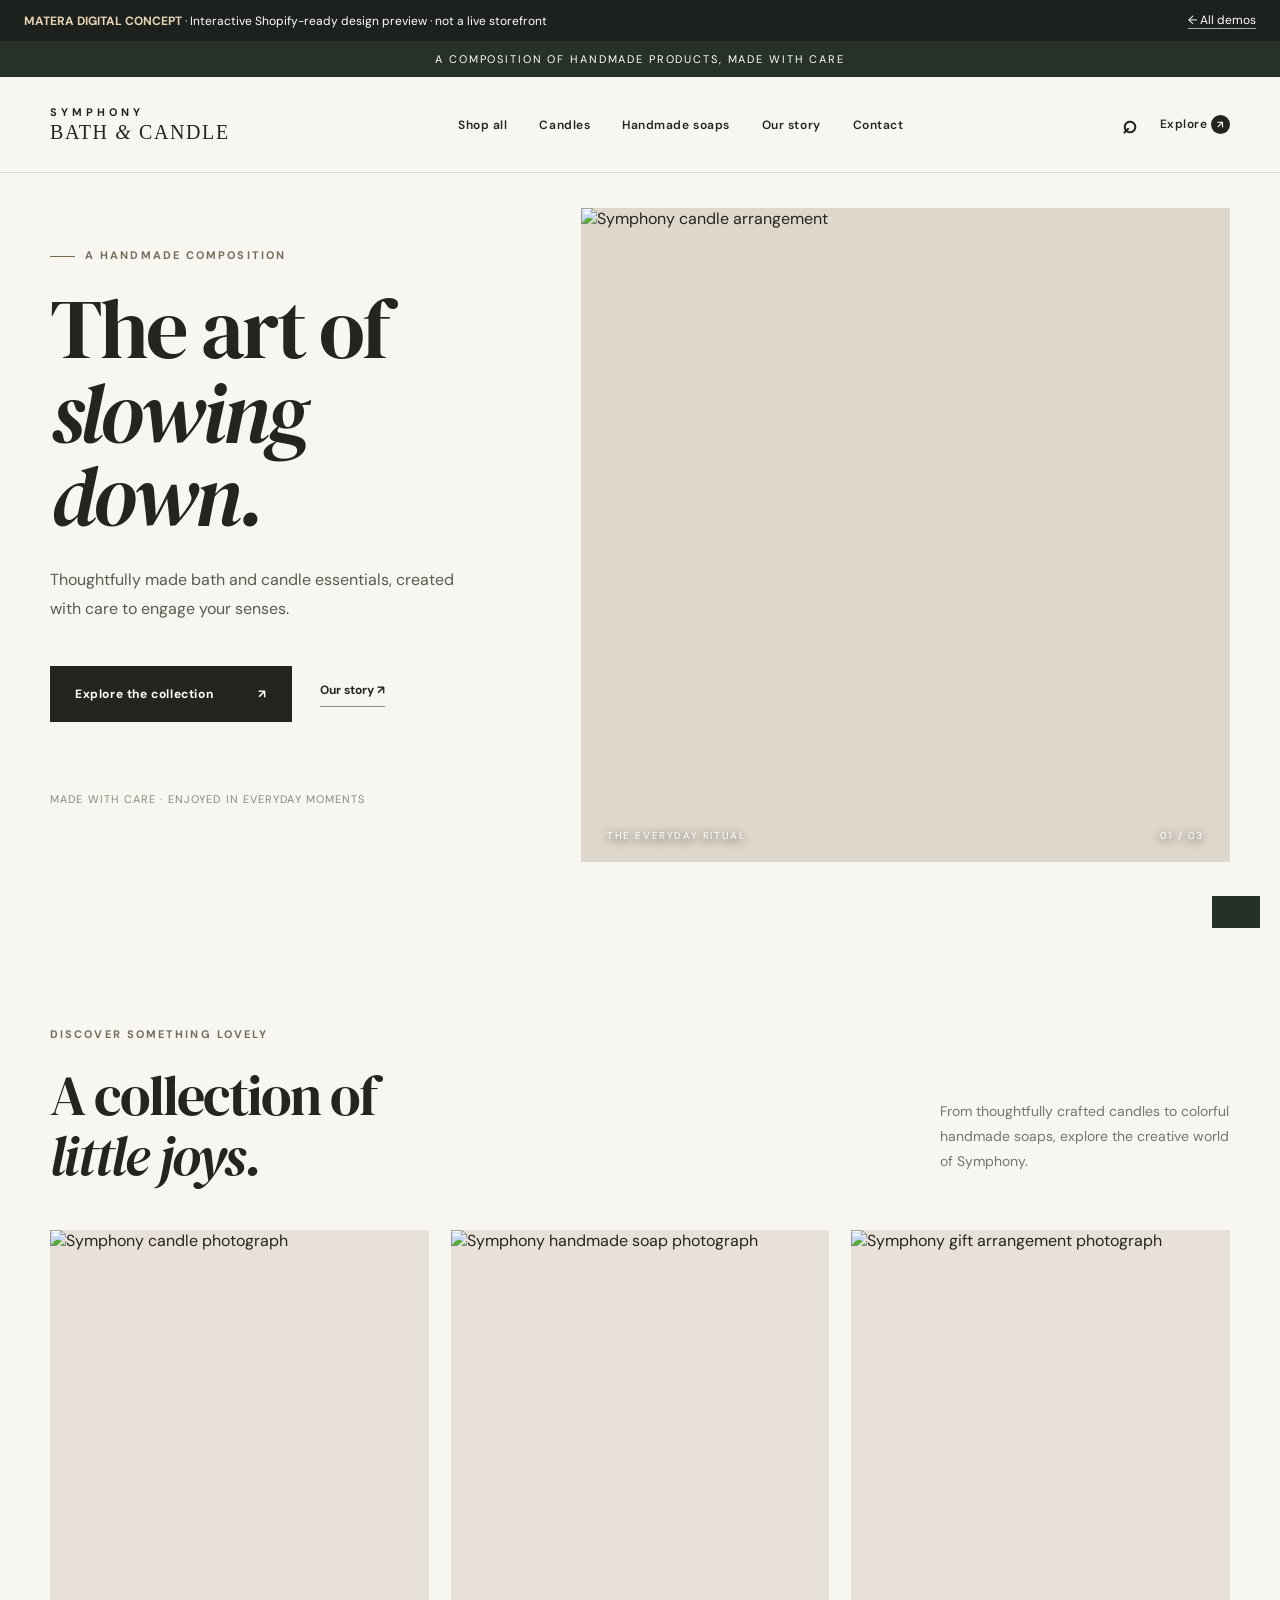
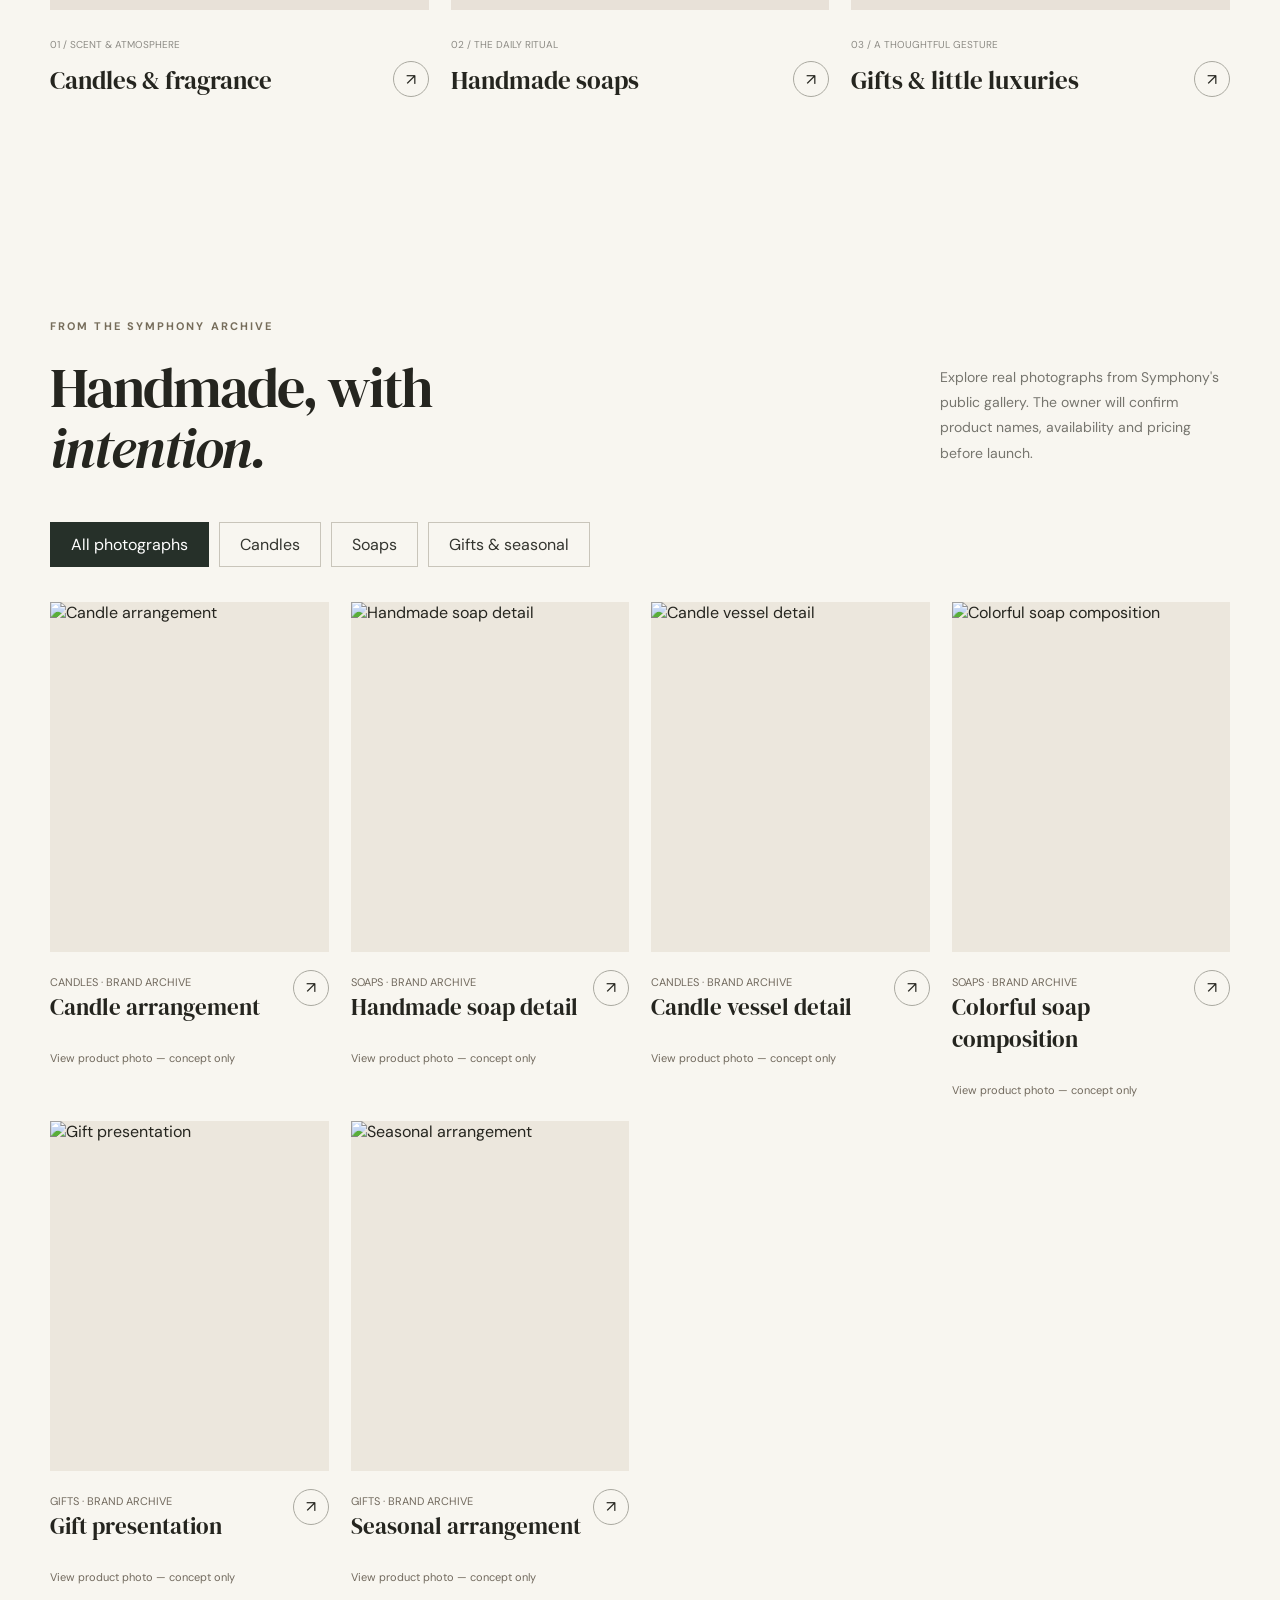
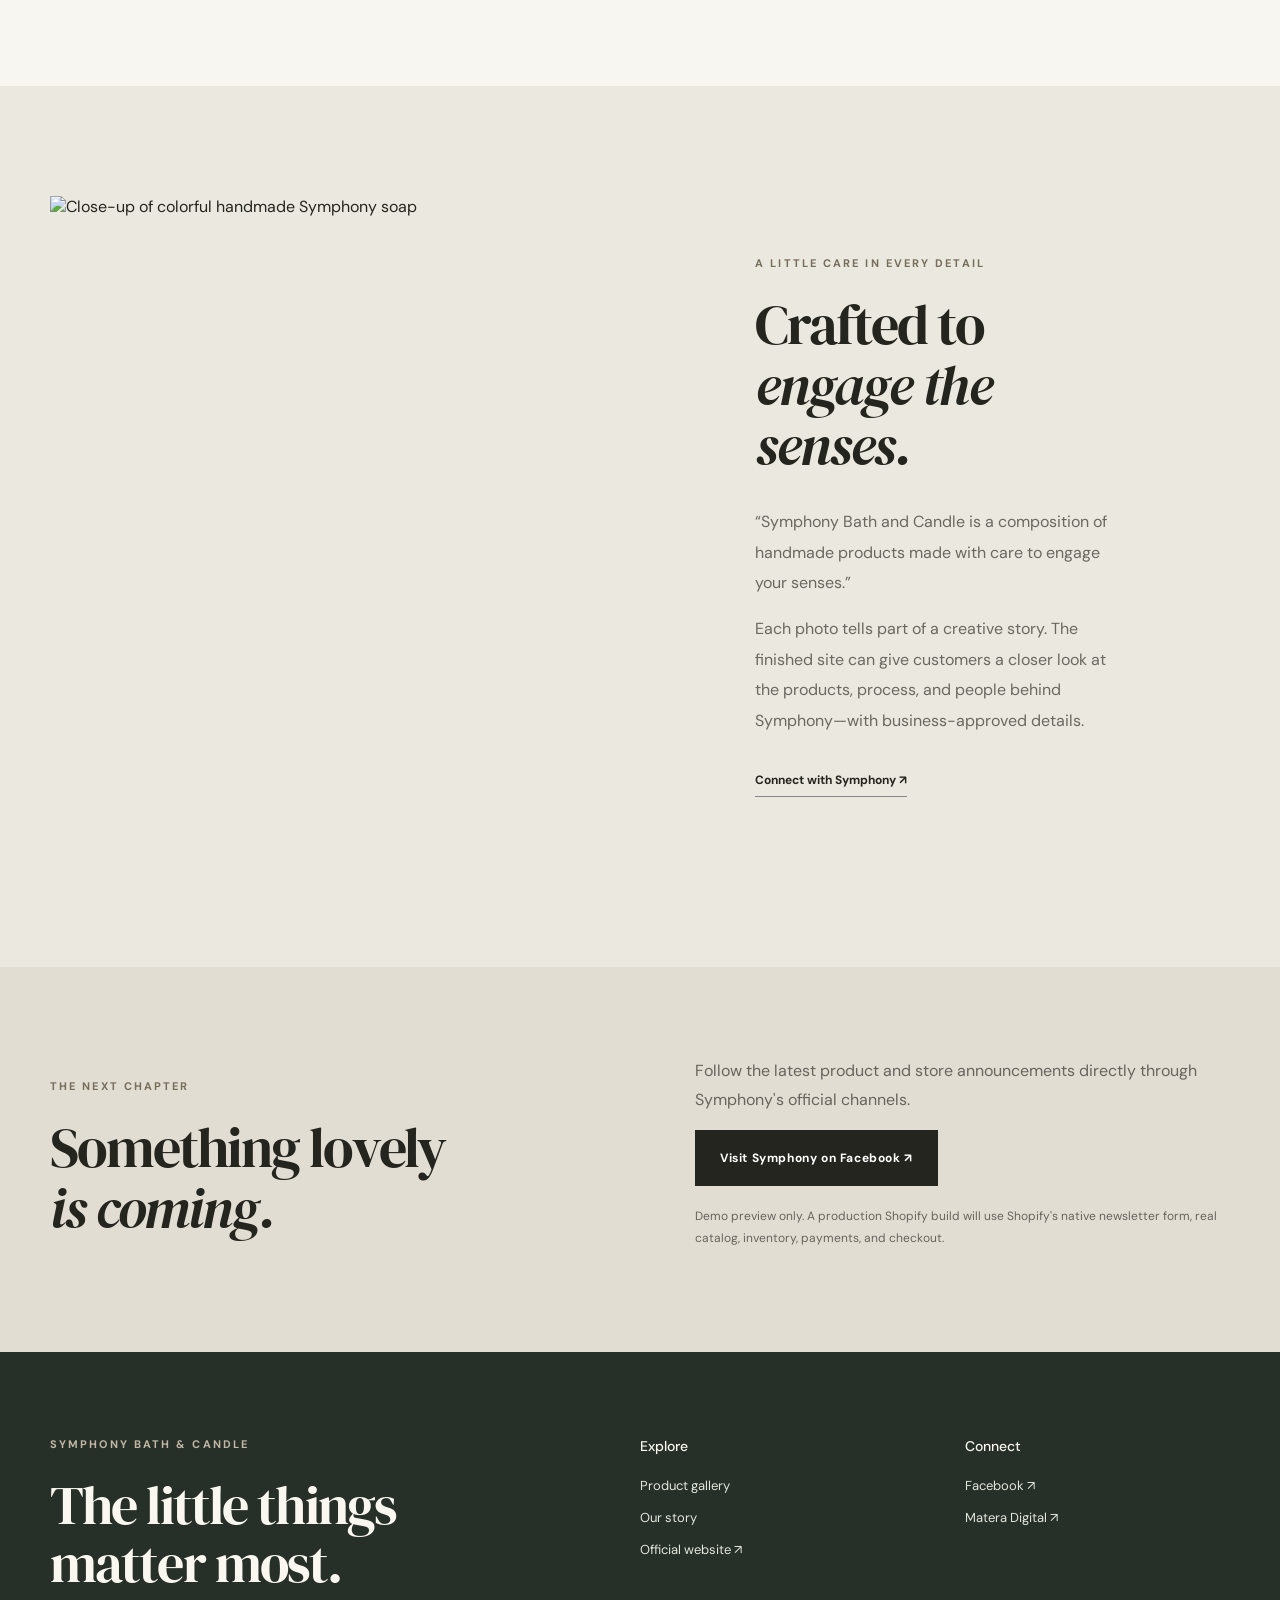
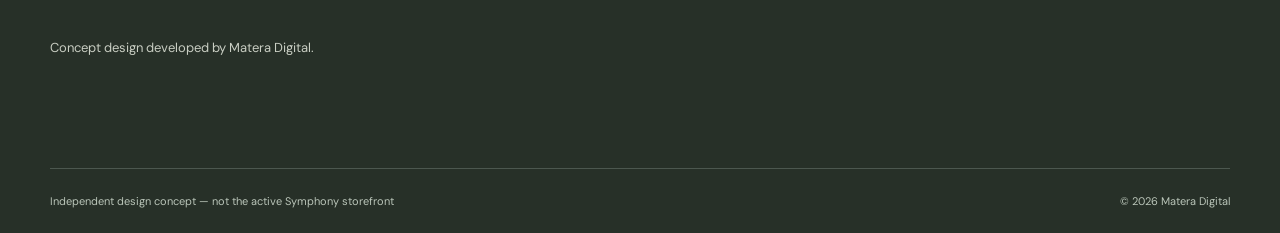
==== index.html @ c89e90ee "Publish interactive Symphony storefront mockup for GitHub Pages" ====
<!doctype html><html lang="en"><head><meta charset="utf-8"><meta name="viewport" content="width=device-width,initial-scale=1"><title>Symphony Bath & Candle — Matera Digital concept</title><link rel="preconnect" href="https://fonts.googleapis.com"><style>@import url('https://fonts.googleapis.com/css2?family=DM+Sans:wght@400;500;600;700&family=DM+Serif+Display:ital@0;1&display=swap');:root{--paper:#f8f6f0;--ink:#25251f;--muted:#65655e;--border:#dedbd4;--accent:#78684f}*{box-sizing:border-box}html{scroll-behavior:smooth}body{margin:0;background:var(--paper);color:var(--ink);font-family:'DM Sans',Arial,sans-serif;-webkit-font-smoothing:antialiased}a{color:inherit;text-decoration:none}button,input,select{font:inherit}button{cursor:pointer}img{max-width:100%;display:block}h1,h2,h3,p{margin-top:0}h1,h2{font-family:'DM Serif Display',Georgia,serif;font-weight:400;letter-spacing:-.035em}h1{font-size:clamp(3.5rem,6.6vw,7.4rem);line-height:.99}h2{font-size:clamp(2.5rem,4.4vw,5rem);line-height:1.08}h3{font-size:1.3rem;font-weight:500}.container{width:min(1340px,calc(100% - 100px));margin-inline:auto}.skip-link{position:absolute;left:-9999px}.skip-link:focus{left:20px;top:20px;z-index:99;background:white;padding:16px}.announcement{text-align:center;padding:11px;background:#283128;color:#fff;font-size:11px;letter-spacing:.17em;text-transform:uppercase}.site-header{position:sticky;top:0;background:rgba(248,246,240,.97);backdrop-filter:blur(12px);border-bottom:1px solid var(--border);z-index:20}.header-inner{display:flex;align-items:center;justify-content:space-between;min-height:95px;gap:24px}.brand{display:flex;flex-direction:column;gap:2px;min-width:190px}.brand-img{height:62px;width:auto;object-fit:contain;object-position:left}.brand-kicker{letter-spacing:.37em;font-size:11px;font-weight:700}.brand-name{font-family:Georgia,serif;letter-spacing:.08em;font-size:20px}.brand-name i{font-weight:400}.primary-nav{display:flex;align-items:center;gap:32px}.primary-nav a,.header-tools a{font-size:12px;font-weight:600;letter-spacing:.045em}.primary-nav a:hover,.text-link:hover{text-decoration:underline;text-underline-offset:6px}.header-tools{display:flex;gap:22px;align-items:center}.header-tools a:first-child{font-size:25px}.count{display:inline-flex;background:var(--ink);border-radius:50%;color:white;font-size:10px;width:19px;height:19px;align-items:center;justify-content:center}.mobile-menu{display:none}.eyebrow{display:block;font-size:11px;font-weight:700;letter-spacing:.19em;text-transform:uppercase;color:#766d5b;margin-bottom:25px}.line{display:inline-block;width:25px;height:1px;background:var(--accent);vertical-align:middle;margin-right:10px}.hero{overflow:hidden}.hero-layout{display:grid;grid-template-columns:45% 55%;min-height:690px;padding-block:35px 65px}.hero-copy{display:flex;flex-direction:column;justify-content:center;padding:40px 55px 45px 0}.hero h1{max-width:590px;margin:0 0 28px}.hero-lead{max-width:425px;color:#595b53;line-height:1.8;font-size:16px}.hero-actions{display:flex;gap:28px;align-items:center;margin-top:27px;flex-wrap:wrap}.button{border:1px solid transparent;display:inline-flex;align-items:center;justify-content:space-between;gap:45px;padding:18px 24px;min-height:56px;font-size:12px;font-weight:700;letter-spacing:.05em;transition:transform .2s,background .2s}.button:hover{transform:translateY(-2px)}.button-dark{background:var(--ink);color:white}.button-outline{border-color:var(--ink);background:transparent}.text-link{font-size:12px;font-weight:700;border-bottom:1px solid #888;padding-bottom:8px}.hero-footnote{font-size:11px;color:#8b897e;letter-spacing:.1em;margin-top:70px}.hero-image-wrap{position:relative;min-height:610px;background:#ded7cb}.hero-photo{width:100%;height:100%;object-fit:cover;position:absolute;inset:0}.image-placeholder{background:#e6e1d8;display:grid;place-content:center;text-align:center;height:100%;min-height:220px;color:#80786e;font-size:13px;padding:25px}.image-caption{position:absolute;bottom:20px;left:26px;right:26px;color:white;display:flex;justify-content:space-between;text-shadow:0 2px 10px #000;font-size:10px;letter-spacing:.16em}.section{padding-block:100px}.section-heading{display:flex;justify-content:space-between;align-items:end;gap:40px;margin-bottom:42px}.section-heading h2{margin-bottom:0;max-width:700px}.section-heading>p{max-width:290px;color:#76756e;font-size:14px;line-height:1.8}.category-grid{display:grid;grid-template-columns:repeat(3,minmax(0,1fr));gap:22px}.category-photo{height:380px;overflow:hidden;background:#e8e1d8}.category-photo img,.product-photo img,.story-photo img,.product-primary-photo img{width:100%;height:100%;object-fit:cover;transition:transform .5s}.category:hover img,.product-card:hover img{transform:scale(1.045)}.category-bottom{display:flex;align-items:end;justify-content:space-between;padding:22px 0}.category-num{font-size:10px;color:#8d8b85}.category h3{font-family:'DM Serif Display';font-size:25px;font-weight:400;margin:10px 0 0}.circle-arrow{width:36px;height:36px;border:1px solid #aaa9a0;display:grid;place-items:center;border-radius:50%;font-size:16px;flex:none}.product-grid{display:grid;grid-template-columns:repeat(4,minmax(0,1fr));gap:22px}.product-photo{height:335px;display:block;overflow:hidden;background:#ece7dd}.product-card-meta{display:flex;justify-content:space-between;padding-top:21px;gap:12px}.product-card .eyebrow{font-size:9px;margin-bottom:11px}.product-card h3{font-size:16px;margin-bottom:8px}.price{font-size:14px;color:#66645e}.price s{margin-left:8px;color:#999}.story{background:#eae8df;padding-block:110px}.story-layout{display:grid;grid-template-columns:50% 50%;gap:0;min-height:580px}.story-photo{min-height:550px;overflow:hidden}.story-copy{display:flex;flex-direction:column;align-items:start;justify-content:center;padding:60px 9vw}.story-copy h2{margin-bottom:30px}.story-copy p{line-height:1.9;color:#696960;max-width:390px}.story-copy .text-link{margin-top:20px}.newsletter{padding:90px 0;background:#e2ddd2}.newsletter-inner{display:grid;grid-template-columns:1fr 1fr;gap:110px;align-items:center}.newsletter h2{margin:0}.newsletter p{line-height:1.8;color:#67645e}.newsletter-form{display:flex;position:relative;border-bottom:1px solid #34342d;margin-top:25px}.newsletter-form input{background:transparent;border:0;padding:16px 0;flex:1;outline:0;min-width:0}.newsletter-form button{border:0;background:transparent;padding:12px 16px;font-size:22px}.footer{background:#273028;color:#f9f7ef;padding:85px 0 25px}.footer-grid{display:grid;grid-template-columns:2fr 1fr 1fr;gap:60px}.footer h2{font-size:clamp(2.5rem,4.2vw,4.6rem)}.footer .eyebrow{color:#c1b7a4}.footer h3{font-size:14px;margin-bottom:22px}.footer a{display:block;color:#e3e6dc;font-size:13px;margin-bottom:15px}.footer p{color:#c9cec3;font-size:13px;line-height:1.8}.footer-bottom{display:flex;justify-content:space-between;margin-top:95px;padding-top:25px;border-top:1px solid #4c574f;color:#bac5b9;font-size:11px}.collection-top{text-align:center;margin-bottom:65px}.collection-top h1{font-size:clamp(3rem,5vw,6rem)}.collection-top .richtext{max-width:680px;margin:auto}.product-layout{display:grid;grid-template-columns:55% 45%;gap:5vw}.product-primary-photo{background:#e7e0d5;height:630px}.product-thumbnails{display:flex;gap:12px;margin-top:15px}.product-thumbnails button{width:90px;height:90px;padding:0;border:0}.product-thumbnails img{width:100%;height:100%;object-fit:cover}.product-info{padding:45px 0}.product-info h1{font-size:clamp(2.7rem,4vw,5rem)}.product-price{font-size:22px;margin:30px 0}.richtext{line-height:1.8;color:#5f6058}.product-form{display:grid;gap:13px;margin-top:40px}.product-form input,.product-form select,.search-form input{background:transparent;border:1px solid #bcb9ad;padding:14px}.product-form input{max-width:130px}.product-form .full{width:100%;margin-top:15px}.product-disclaimer{font-size:12px;color:#898779;margin-top:30px}.cart-form{display:grid;grid-template-columns:2fr 1fr;gap:60px}.cart-line{display:grid;grid-template-columns:140px 1fr;gap:26px;border-bottom:1px solid #d4d0c6;padding:20px 0}.cart-line img{width:140px;height:150px;object-fit:cover}.cart-line h2{font-family:'DM Sans';font-size:17px}.cart-line p{font-size:13px;color:#76766d}.cart-line input{width:65px;margin-left:12px}.cart-summary{border:1px solid #d3d0c8;padding:30px;height:max-content}.cart-summary p:first-child{display:flex;justify-content:space-between}.cart-summary .button{width:100%;margin-top:12px}.search-form{display:flex;gap:10px;max-width:650px;margin:auto}.search-form input{flex:1}.prose{max-width:800px}.prose h1{font-size:clamp(3rem,5vw,6rem)}.pagination{text-align:center;margin-top:50px}.empty-note{grid-column:1/-1;border:1px solid var(--border);padding:45px;text-align:center;color:#777}.sr-only{position:absolute;width:1px;height:1px;overflow:hidden;clip:rect(0,0,0,0)}.cart-message{position:fixed;bottom:22px;right:22px;z-index:99;transform:translateY(150%);transition:transform .25s;background:#263029;color:white;padding:18px 25px;box-shadow:0 12px 45px #0003}.cart-message.visible{transform:translateY(0)}@media(max-width:1024px){.container{width:calc(100% - 52px)}.primary-nav{gap:16px}.hero-layout{min-height:580px}.hero-image-wrap{min-height:510px}.category-photo{height:300px}.product-grid{grid-template-columns:repeat(2,1fr)}.story-copy{padding:40px 6vw}}@media(max-width:720px){.container{width:calc(100% - 34px)}.announcement{font-size:9px}.header-inner{min-height:76px;flex-wrap:wrap}.brand{min-width:0}.brand-name{font-size:16px}.brand-kicker{font-size:9px}.brand-img{height:48px}.mobile-menu{display:block;border:0;background:transparent;font-size:12px}.primary-nav{display:none;order:4;width:100%;flex-direction:column;align-items:start;padding:15px 0 25px}.primary-nav.open{display:flex}.header-tools{gap:12px}.hero-layout{grid-template-columns:1fr;padding-top:0}.hero-copy{padding:70px 8px 35px}.hero h1{font-size:clamp(3.4rem,13vw,5.3rem)}.hero-footnote{margin-top:36px}.hero-image-wrap{min-height:490px}.section{padding-block:70px}.section-heading{align-items:start;flex-direction:column;gap:16px}.section-heading .eyebrow{margin-bottom:12px}.category-grid{grid-template-columns:1fr;gap:20px}.category-photo{height:350px}.product-grid{grid-template-columns:repeat(2,minmax(0,1fr));gap:12px}.product-photo{height:235px}.product-card-meta{padding-top:13px}.product-card h3{font-size:14px}.product-card .circle-arrow{display:none}.story{padding-block:60px}.story-layout{grid-template-columns:1fr}.story-photo{min-height:390px}.story-copy{padding:65px 5px 10px}.newsletter-inner,.footer-grid,.product-layout,.cart-form{grid-template-columns:1fr;gap:30px}.newsletter h2{font-size:3rem}.footer-bottom{flex-direction:column;gap:10px;margin-top:40px}.product-primary-photo{height:410px}.product-info{padding:12px 0}.search-form{flex-direction:column}}</style><style>.demo-banner{background:#1d211d;color:#fff;display:flex;align-items:center;justify-content:space-between;padding:12px max(24px,calc((100vw - 1340px)/2));font-size:12px;position:relative;z-index:22}.demo-banner a{border-bottom:1px solid #aaa}.demo-banner strong{color:#e7d4b4}.hero-image-wrap{min-height:630px}.story-photo img{height:100%;width:100%;object-fit:cover}.fake-product .product-photo{height:350px}.fake-product .product-photo img{height:100%;width:100%;object-fit:cover}.demo-product-info{display:flex;justify-content:space-between;padding-top:18px}.demo-product-info h3{font-family:'DM Serif Display';font-size:23px}.demo-product-info small{font-size:11px;color:#71695d}.demo-modal{position:fixed;inset:0;background:#151a15e0;display:none;place-items:center;z-index:50;padding:20px}.demo-modal.open{display:grid}.demo-dialog{display:grid;grid-template-columns:1fr 1fr;background:#faf7ef;max-width:900px;width:100%;max-height:90vh;overflow:auto;position:relative}.demo-dialog img{width:100%;height:510px;object-fit:cover}.demo-dialog .copy{padding:65px 48px}.close{position:absolute;top:15px;right:15px;border:0;background:#fff;width:42px;height:42px;font-size:25px}.notice{margin-top:20px;font-size:12px;color:#756d60;line-height:1.7}.filterbar{display:flex;gap:10px;flex-wrap:wrap;margin-bottom:35px}.filterbar button{border:1px solid #c9c5ba;background:none;padding:11px 20px;color:#34352f}.filterbar button.active{background:#263029;color:#fff;border-color:#263029}.fake-product{cursor:pointer}.preview-label{position:absolute;top:20px;left:20px;z-index:2;background:#f8f6f0;padding:10px 14px;font-size:10px;letter-spacing:.1em}.gallery-img{cursor:pointer}.gallery-img:hover{opacity:.87}.newsletter-test{display:flex;border-bottom:1px solid #555}.newsletter-test input{background:none;border:0;flex:1;padding:14px 0;min-width:0}.newsletter-test button{background:none;border:0;font-size:24px;padding:12px}.demo-tooltip{position:fixed;bottom:20px;right:20px;background:#253027;color:white;padding:16px 24px;transform:translateY(150%);transition:transform .2s;z-index:80;font-size:12px}.demo-tooltip.open{transform:translateY(0)}@media(max-width:720px){.demo-banner{padding:12px 18px;gap:10px;flex-wrap:wrap}.demo-dialog{grid-template-columns:1fr}.demo-dialog img{height:250px}.demo-dialog .copy{padding:30px}.hero-image-wrap{min-height:440px}}</style></head><body><div class="demo-banner"><span><strong>MATERA DIGITAL CONCEPT</strong> · Interactive Shopify-ready design preview · not a live storefront</span><a href="https://bradleymatera.dev/demos/">← All demos</a></div><div class="announcement">A composition of handmade products, made with care</div><header class="site-header"><div class="container header-inner"><a class="brand" href="#home"><span class="brand-kicker">SYMPHONY</span><span class="brand-name">BATH <i>&</i> CANDLE</span></a><button type="button" class="mobile-menu" id="mobile-toggle">Menu ☰</button><nav class="primary-nav" id="primary-nav"><a href="#shop" data-filter-link="all">Shop all</a><a href="#shop" data-filter-link="candles">Candles</a><a href="#shop" data-filter-link="soaps">Handmade soaps</a><a href="#story">Our story</a><a href="#contact">Contact</a></nav><div class="header-tools"><a href="#shop" aria-label="Browse products">⌕</a><a href="#shop">Explore <span class="count">↗</span></a></div></div></header><main><section class="hero" id="home"><div class="container hero-layout"><div class="hero-copy"><div class="eyebrow"><span class="line"></span>A HANDMADE COMPOSITION</div><h1>The art of<br><em>slowing down.</em></h1><p class="hero-lead">Thoughtfully made bath and candle essentials, created with care to engage your senses.</p><div class="hero-actions"><a class="button button-dark" href="#shop">Explore the collection <span>↗</span></a><a class="text-link" href="#story">Our story ↗</a></div><p class="hero-footnote">MADE WITH CARE · ENJOYED IN EVERYDAY MOMENTS</p></div><div class="hero-image-wrap"><img class="hero-photo" alt="Symphony candle arrangement" src="https://raw.githubusercontent.com/BradleyMatera/symphonycandle/main/assets/facebook-full/1070759129126916.jpg"><div class="image-caption"><span>THE EVERYDAY RITUAL</span><span>01 / 03</span></div></div></div></section><section class="section container"><div class="section-heading"><div><span class="eyebrow">DISCOVER SOMETHING LOVELY</span><h2>A collection of<br><em>little joys.</em></h2></div><p>From thoughtfully crafted candles to colorful handmade soaps, explore the creative world of Symphony.</p></div><div class="category-grid"><a href="#shop" class="category" data-filter-link="candles"><div class="category-photo"><img src="https://raw.githubusercontent.com/BradleyMatera/symphonycandle/main/assets/facebook-full/1071720139030815.jpg" alt="Symphony candle photograph" loading="lazy"></div><div class="category-bottom"><div><span class="category-num">01 / SCENT & ATMOSPHERE</span><h3>Candles & fragrance</h3></div><span class="circle-arrow">↗</span></div></a><a href="#shop" class="category" data-filter-link="soaps"><div class="category-photo"><img src="https://raw.githubusercontent.com/BradleyMatera/symphonycandle/main/assets/facebook-full/1074339202102242.jpg" alt="Symphony handmade soap photograph" loading="lazy"></div><div class="category-bottom"><div><span class="category-num">02 / THE DAILY RITUAL</span><h3>Handmade soaps</h3></div><span class="circle-arrow">↗</span></div></a><a href="#shop" class="category" data-filter-link="gifts"><div class="category-photo"><img src="https://raw.githubusercontent.com/BradleyMatera/symphonycandle/main/assets/facebook-full/367808329422003.jpg" alt="Symphony gift arrangement photograph" loading="lazy"></div><div class="category-bottom"><div><span class="category-num">03 / A THOUGHTFUL GESTURE</span><h3>Gifts & little luxuries</h3></div><span class="circle-arrow">↗</span></div></a></div></section><section class="section container" id="shop"><div class="section-heading"><div><span class="eyebrow">FROM THE SYMPHONY ARCHIVE</span><h2>Handmade, with<br><em>intention.</em></h2></div><p>Explore real photographs from Symphony's public gallery. The owner will confirm product names, availability and pricing before launch.</p></div><div class="filterbar" role="group" aria-label="Filter concept gallery"><button class="active" data-filter="all">All photographs</button><button data-filter="candles">Candles</button><button data-filter="soaps">Soaps</button><button data-filter="gifts">Gifts & seasonal</button></div><div class="product-grid" id="product-grid"></div></section><section class="story" id="story"><div class="container story-layout"><div class="story-photo"><img src="https://raw.githubusercontent.com/BradleyMatera/symphonycandle/main/assets/facebook-full/1074339158768913.jpg" alt="Close-up of colorful handmade Symphony soap" loading="lazy"></div><div class="story-copy"><span class="eyebrow">A LITTLE CARE IN EVERY DETAIL</span><h2>Crafted to<br><em>engage the senses.</em></h2><p>“Symphony Bath and Candle is a composition of handmade products made with care to engage your senses.”</p><p>Each photo tells part of a creative story. The finished site can give customers a closer look at the products, process, and people behind Symphony—with business-approved details.</p><a class="text-link" href="#contact">Connect with Symphony ↗</a></div></div></section><section class="newsletter" id="contact"><div class="container newsletter-inner"><div><span class="eyebrow">THE NEXT CHAPTER</span><h2>Something lovely<br><em>is coming.</em></h2></div><div><p>Follow the latest product and store announcements directly through Symphony's official channels.</p><a class="button button-dark" href="https://www.facebook.com/people/Symphony-Bath-and-Candle/100085785163287/" target="_blank" rel="noopener">Visit Symphony on Facebook ↗</a><p class="notice">Demo preview only. A production Shopify build will use Shopify's native newsletter form, real catalog, inventory, payments, and checkout.</p></div></div></section></main><footer class="footer"><div class="container footer-grid"><div><span class="eyebrow">SYMPHONY BATH & CANDLE</span><h2>The little things<br>matter most.</h2><p>Concept design developed by Matera Digital.</p></div><div><h3>Explore</h3><a href="#shop">Product gallery</a><a href="#story">Our story</a><a href="https://www.symphonybathandcandle.com/">Official website ↗</a></div><div><h3>Connect</h3><a href="https://www.facebook.com/people/Symphony-Bath-and-Candle/100085785163287/" target="_blank" rel="noopener">Facebook ↗</a><a href="https://bradleymatera.dev/">Matera Digital ↗</a></div></div><div class="container footer-bottom"><span>Independent design concept — not the active Symphony storefront</span><span>© 2026 Matera Digital</span></div></footer><div class="demo-modal" id="demo-modal" role="dialog" aria-modal="true" aria-labelledby="dialog-title"><div class="demo-dialog"><button class="close" aria-label="Close product details" id="close-modal">×</button><img id="dialog-img" alt="Expanded product photograph"><div class="copy"><span class="eyebrow">PRODUCT GALLERY PREVIEW</span><h2 id="dialog-title">Symphony creation</h2><p>Original Symphony photography. A live Shopify product page will show confirmed descriptions, variations, price, stock status, shipping information, and secure add-to-cart controls.</p><p class="notice">We won't invent inventory, product facts, or customer purchases for a client presentation.</p><a class="button button-dark" href="https://www.symphonybathandcandle.com/">Visit official store ↗</a></div></div></div><div class="demo-tooltip" id="toast" role="status"></div><script>const data=[{"title": "Candle arrangement", "category": "candles", "img": "https://raw.githubusercontent.com/BradleyMatera/symphonycandle/main/assets/facebook-full/1070759129126916.jpg"}, {"title": "Handmade soap detail", "category": "soaps", "img": "https://raw.githubusercontent.com/BradleyMatera/symphonycandle/main/assets/facebook-full/1074339202102242.jpg"}, {"title": "Candle vessel detail", "category": "candles", "img": "https://raw.githubusercontent.com/BradleyMatera/symphonycandle/main/assets/facebook-full/1071720139030815.jpg"}, {"title": "Colorful soap composition", "category": "soaps", "img": "https://raw.githubusercontent.com/BradleyMatera/symphonycandle/main/assets/facebook-full/1074339158768913.jpg"}, {"title": "Gift presentation", "category": "gifts", "img": "https://raw.githubusercontent.com/BradleyMatera/symphonycandle/main/assets/facebook-full/367808329422003.jpg"}, {"title": "Seasonal arrangement", "category": "gifts", "img": "https://raw.githubusercontent.com/BradleyMatera/symphonycandle/main/assets/facebook-full/1070758492460313.jpg"}];const grid=document.querySelector('#product-grid');function showProducts(filter='all'){grid.innerHTML='';data.filter(x=>filter==='all'||x.category===filter).forEach((p)=>{let card=document.createElement('article');card.className='fake-product';card.tabIndex=0;card.setAttribute('role','button');card.setAttribute('aria-label','View '+p.title);card.innerHTML='<div class="product-photo"><img loading="lazy" src="'+p.img+'" alt="'+p.title+'"></div><div class="demo-product-info"><div><small>'+p.category.toUpperCase()+' · BRAND ARCHIVE</small><h3>'+p.title+'</h3><small>View product photo — concept only</small></div><span class="circle-arrow">↗</span></div>';function open(){document.querySelector('#dialog-title').textContent=p.title;document.querySelector('#dialog-img').src=p.img;document.querySelector('#demo-modal').classList.add('open');document.body.style.overflow='hidden';document.querySelector('#close-modal').focus()}card.addEventListener('click',open);card.addEventListener('keydown',e=>{if(e.key==='Enter'||e.key===' '){e.preventDefault();open()}});grid.append(card)})}function filterTo(v){document.querySelectorAll('[data-filter]').forEach(x=>x.classList.toggle('active',x.dataset.filter===v));showProducts(v)}document.querySelectorAll('[data-filter]').forEach(b=>b.addEventListener('click',()=>filterTo(b.dataset.filter)));document.querySelectorAll('[data-filter-link]').forEach(a=>a.addEventListener('click',()=>filterTo(a.dataset.filterLink)));function close(){document.querySelector('#demo-modal').classList.remove('open');document.body.style.overflow=''}document.querySelector('#close-modal').onclick=close;document.querySelector('#demo-modal').addEventListener('click',e=>{if(e.target.id==='demo-modal')close()});document.addEventListener('keydown',e=>{if(e.key==='Escape')close()});document.querySelector('#mobile-toggle').onclick=()=>{let nav=document.querySelector('#primary-nav');nav.classList.toggle('open')};document.querySelectorAll('#primary-nav a').forEach(x=>x.addEventListener('click',()=>document.querySelector('#primary-nav').classList.remove('open')));showProducts();</script></body></html>
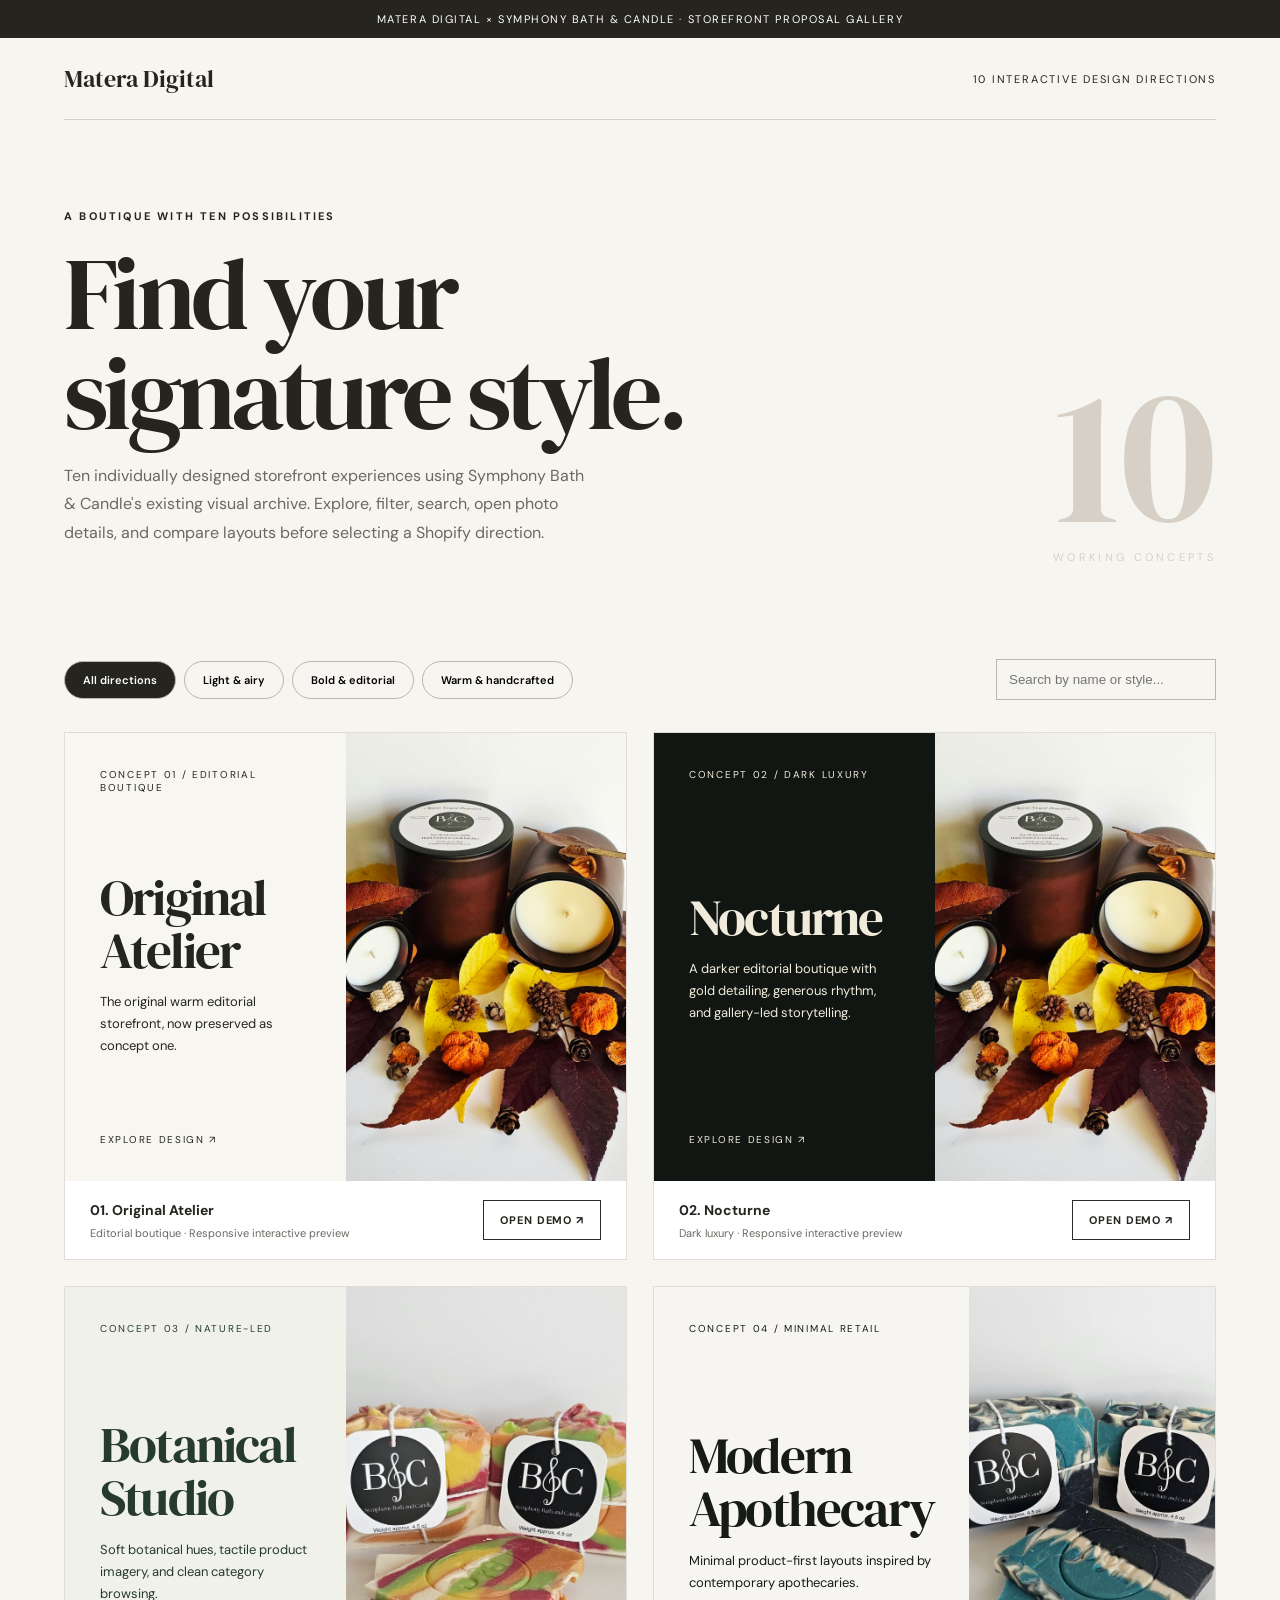
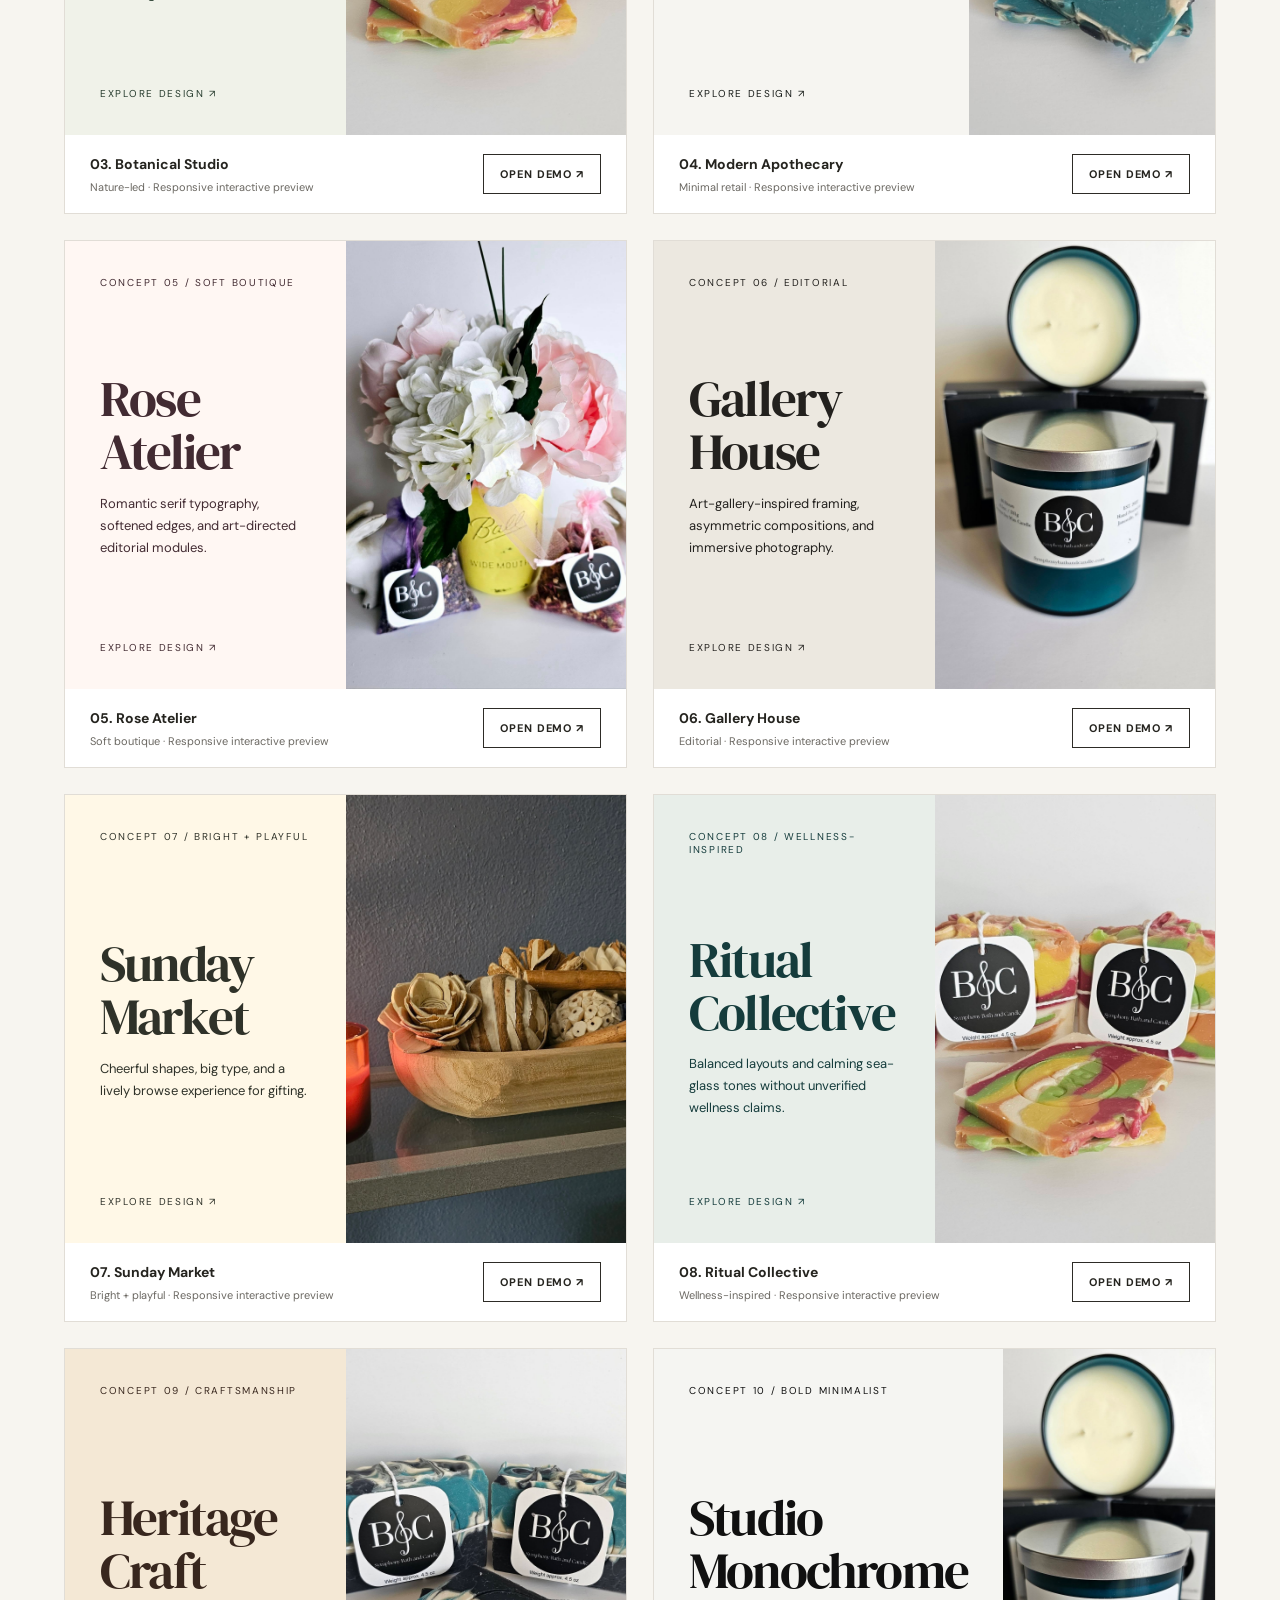
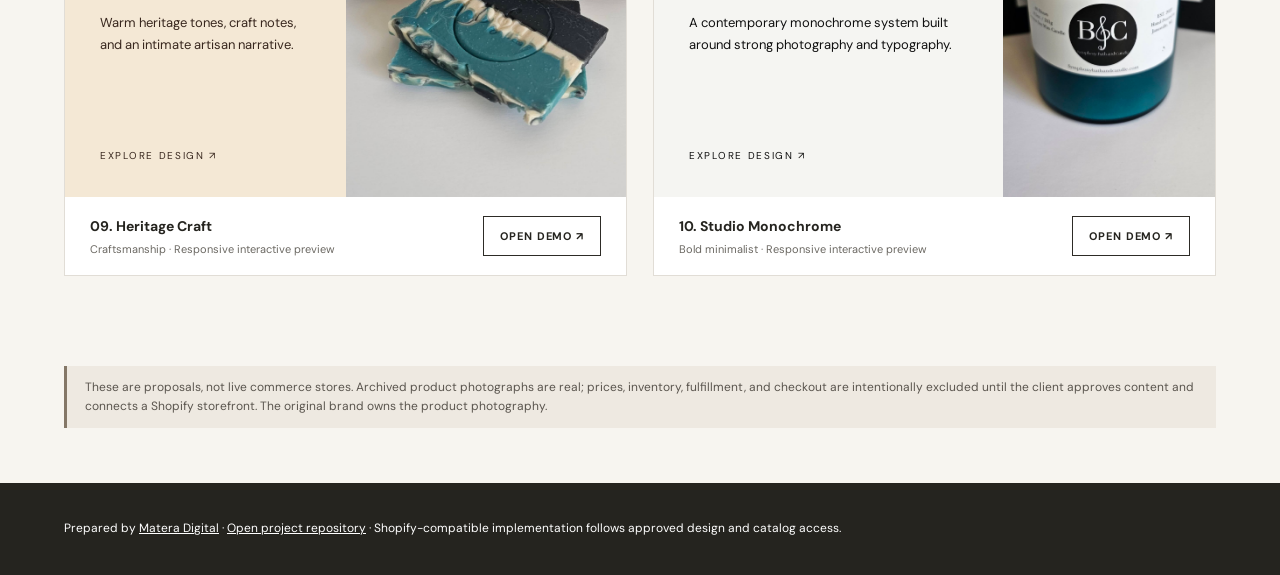
==== commit 9f0939a1: "Launch 10 distinct interactive Symphony storefront concepts and comparison gallery" ====
--- a/index.html
+++ b/index.html
@@ -1 +1 @@
-<!doctype html><html lang="en"><head><meta charset="utf-8"><meta name="viewport" content="width=device-width,initial-scale=1"><title>Symphony Bath & Candle — Matera Digital concept</title><link rel="preconnect" href="https://fonts.googleapis.com"><style>@import url('https://fonts.googleapis.com/css2?family=DM+Sans:wght@400;500;600;700&family=DM+Serif+Display:ital@0;1&display=swap');:root{--paper:#f8f6f0;--ink:#25251f;--muted:#65655e;--border:#dedbd4;--accent:#78684f}*{box-sizing:border-box}html{scroll-behavior:smooth}body{margin:0;background:var(--paper);color:var(--ink);font-family:'DM Sans',Arial,sans-serif;-webkit-font-smoothing:antialiased}a{color:inherit;text-decoration:none}button,input,select{font:inherit}button{cursor:pointer}img{max-width:100%;display:block}h1,h2,h3,p{margin-top:0}h1,h2{font-family:'DM Serif Display',Georgia,serif;font-weight:400;letter-spacing:-.035em}h1{font-size:clamp(3.5rem,6.6vw,7.4rem);line-height:.99}h2{font-size:clamp(2.5rem,4.4vw,5rem);line-height:1.08}h3{font-size:1.3rem;font-weight:500}.container{width:min(1340px,calc(100% - 100px));margin-inline:auto}.skip-link{position:absolute;left:-9999px}.skip-link:focus{left:20px;top:20px;z-index:99;background:white;padding:16px}.announcement{text-align:center;padding:11px;background:#283128;color:#fff;font-size:11px;letter-spacing:.17em;text-transform:uppercase}.site-header{position:sticky;top:0;background:rgba(248,246,240,.97);backdrop-filter:blur(12px);border-bottom:1px solid var(--border);z-index:20}.header-inner{display:flex;align-items:center;justify-content:space-between;min-height:95px;gap:24px}.brand{display:flex;flex-direction:column;gap:2px;min-width:190px}.brand-img{height:62px;width:auto;object-fit:contain;object-position:left}.brand-kicker{letter-spacing:.37em;font-size:11px;font-weight:700}.brand-name{font-family:Georgia,serif;letter-spacing:.08em;font-size:20px}.brand-name i{font-weight:400}.primary-nav{display:flex;align-items:center;gap:32px}.primary-nav a,.header-tools a{font-size:12px;font-weight:600;letter-spacing:.045em}.primary-nav a:hover,.text-link:hover{text-decoration:underline;text-underline-offset:6px}.header-tools{display:flex;gap:22px;align-items:center}.header-tools a:first-child{font-size:25px}.count{display:inline-flex;background:var(--ink);border-radius:50%;color:white;font-size:10px;width:19px;height:19px;align-items:center;justify-content:center}.mobile-menu{display:none}.eyebrow{display:block;font-size:11px;font-weight:700;letter-spacing:.19em;text-transform:uppercase;color:#766d5b;margin-bottom:25px}.line{display:inline-block;width:25px;height:1px;background:var(--accent);vertical-align:middle;margin-right:10px}.hero{overflow:hidden}.hero-layout{display:grid;grid-template-columns:45% 55%;min-height:690px;padding-block:35px 65px}.hero-copy{display:flex;flex-direction:column;justify-content:center;padding:40px 55px 45px 0}.hero h1{max-width:590px;margin:0 0 28px}.hero-lead{max-width:425px;color:#595b53;line-height:1.8;font-size:16px}.hero-actions{display:flex;gap:28px;align-items:center;margin-top:27px;flex-wrap:wrap}.button{border:1px solid transparent;display:inline-flex;align-items:center;justify-content:space-between;gap:45px;padding:18px 24px;min-height:56px;font-size:12px;font-weight:700;letter-spacing:.05em;transition:transform .2s,background .2s}.button:hover{transform:translateY(-2px)}.button-dark{background:var(--ink);color:white}.button-outline{border-color:var(--ink);background:transparent}.text-link{font-size:12px;font-weight:700;border-bottom:1px solid #888;padding-bottom:8px}.hero-footnote{font-size:11px;color:#8b897e;letter-spacing:.1em;margin-top:70px}.hero-image-wrap{position:relative;min-height:610px;background:#ded7cb}.hero-photo{width:100%;height:100%;object-fit:cover;position:absolute;inset:0}.image-placeholder{background:#e6e1d8;display:grid;place-content:center;text-align:center;height:100%;min-height:220px;color:#80786e;font-size:13px;padding:25px}.image-caption{position:absolute;bottom:20px;left:26px;right:26px;color:white;display:flex;justify-content:space-between;text-shadow:0 2px 10px #000;font-size:10px;letter-spacing:.16em}.section{padding-block:100px}.section-heading{display:flex;justify-content:space-between;align-items:end;gap:40px;margin-bottom:42px}.section-heading h2{margin-bottom:0;max-width:700px}.section-heading>p{max-width:290px;color:#76756e;font-size:14px;line-height:1.8}.category-grid{display:grid;grid-template-columns:repeat(3,minmax(0,1fr));gap:22px}.category-photo{height:380px;overflow:hidden;background:#e8e1d8}.category-photo img,.product-photo img,.story-photo img,.product-primary-photo img{width:100%;height:100%;object-fit:cover;transition:transform .5s}.category:hover img,.product-card:hover img{transform:scale(1.045)}.category-bottom{display:flex;align-items:end;justify-content:space-between;padding:22px 0}.category-num{font-size:10px;color:#8d8b85}.category h3{font-family:'DM Serif Display';font-size:25px;font-weight:400;margin:10px 0 0}.circle-arrow{width:36px;height:36px;border:1px solid #aaa9a0;display:grid;place-items:center;border-radius:50%;font-size:16px;flex:none}.product-grid{display:grid;grid-template-columns:repeat(4,minmax(0,1fr));gap:22px}.product-photo{height:335px;display:block;overflow:hidden;background:#ece7dd}.product-card-meta{display:flex;justify-content:space-between;padding-top:21px;gap:12px}.product-card .eyebrow{font-size:9px;margin-bottom:11px}.product-card h3{font-size:16px;margin-bottom:8px}.price{font-size:14px;color:#66645e}.price s{margin-left:8px;color:#999}.story{background:#eae8df;padding-block:110px}.story-layout{display:grid;grid-template-columns:50% 50%;gap:0;min-height:580px}.story-photo{min-height:550px;overflow:hidden}.story-copy{display:flex;flex-direction:column;align-items:start;justify-content:center;padding:60px 9vw}.story-copy h2{margin-bottom:30px}.story-copy p{line-height:1.9;color:#696960;max-width:390px}.story-copy .text-link{margin-top:20px}.newsletter{padding:90px 0;background:#e2ddd2}.newsletter-inner{display:grid;grid-template-columns:1fr 1fr;gap:110px;align-items:center}.newsletter h2{margin:0}.newsletter p{line-height:1.8;color:#67645e}.newsletter-form{display:flex;position:relative;border-bottom:1px solid #34342d;margin-top:25px}.newsletter-form input{background:transparent;border:0;padding:16px 0;flex:1;outline:0;min-width:0}.newsletter-form button{border:0;background:transparent;padding:12px 16px;font-size:22px}.footer{background:#273028;color:#f9f7ef;padding:85px 0 25px}.footer-grid{display:grid;grid-template-columns:2fr 1fr 1fr;gap:60px}.footer h2{font-size:clamp(2.5rem,4.2vw,4.6rem)}.footer .eyebrow{color:#c1b7a4}.footer h3{font-size:14px;margin-bottom:22px}.footer a{display:block;color:#e3e6dc;font-size:13px;margin-bottom:15px}.footer p{color:#c9cec3;font-size:13px;line-height:1.8}.footer-bottom{display:flex;justify-content:space-between;margin-top:95px;padding-top:25px;border-top:1px solid #4c574f;color:#bac5b9;font-size:11px}.collection-top{text-align:center;margin-bottom:65px}.collection-top h1{font-size:clamp(3rem,5vw,6rem)}.collection-top .richtext{max-width:680px;margin:auto}.product-layout{display:grid;grid-template-columns:55% 45%;gap:5vw}.product-primary-photo{background:#e7e0d5;height:630px}.product-thumbnails{display:flex;gap:12px;margin-top:15px}.product-thumbnails button{width:90px;height:90px;padding:0;border:0}.product-thumbnails img{width:100%;height:100%;object-fit:cover}.product-info{padding:45px 0}.product-info h1{font-size:clamp(2.7rem,4vw,5rem)}.product-price{font-size:22px;margin:30px 0}.richtext{line-height:1.8;color:#5f6058}.product-form{display:grid;gap:13px;margin-top:40px}.product-form input,.product-form select,.search-form input{background:transparent;border:1px solid #bcb9ad;padding:14px}.product-form input{max-width:130px}.product-form .full{width:100%;margin-top:15px}.product-disclaimer{font-size:12px;color:#898779;margin-top:30px}.cart-form{display:grid;grid-template-columns:2fr 1fr;gap:60px}.cart-line{display:grid;grid-template-columns:140px 1fr;gap:26px;border-bottom:1px solid #d4d0c6;padding:20px 0}.cart-line img{width:140px;height:150px;object-fit:cover}.cart-line h2{font-family:'DM Sans';font-size:17px}.cart-line p{font-size:13px;color:#76766d}.cart-line input{width:65px;margin-left:12px}.cart-summary{border:1px solid #d3d0c8;padding:30px;height:max-content}.cart-summary p:first-child{display:flex;justify-content:space-between}.cart-summary .button{width:100%;margin-top:12px}.search-form{display:flex;gap:10px;max-width:650px;margin:auto}.search-form input{flex:1}.prose{max-width:800px}.prose h1{font-size:clamp(3rem,5vw,6rem)}.pagination{text-align:center;margin-top:50px}.empty-note{grid-column:1/-1;border:1px solid var(--border);padding:45px;text-align:center;color:#777}.sr-only{position:absolute;width:1px;height:1px;overflow:hidden;clip:rect(0,0,0,0)}.cart-message{position:fixed;bottom:22px;right:22px;z-index:99;transform:translateY(150%);transition:transform .25s;background:#263029;color:white;padding:18px 25px;box-shadow:0 12px 45px #0003}.cart-message.visible{transform:translateY(0)}@media(max-width:1024px){.container{width:calc(100% - 52px)}.primary-nav{gap:16px}.hero-layout{min-height:580px}.hero-image-wrap{min-height:510px}.category-photo{height:300px}.product-grid{grid-template-columns:repeat(2,1fr)}.story-copy{padding:40px 6vw}}@media(max-width:720px){.container{width:calc(100% - 34px)}.announcement{font-size:9px}.header-inner{min-height:76px;flex-wrap:wrap}.brand{min-width:0}.brand-name{font-size:16px}.brand-kicker{font-size:9px}.brand-img{height:48px}.mobile-menu{display:block;border:0;background:transparent;font-size:12px}.primary-nav{display:none;order:4;width:100%;flex-direction:column;align-items:start;padding:15px 0 25px}.primary-nav.open{display:flex}.header-tools{gap:12px}.hero-layout{grid-template-columns:1fr;padding-top:0}.hero-copy{padding:70px 8px 35px}.hero h1{font-size:clamp(3.4rem,13vw,5.3rem)}.hero-footnote{margin-top:36px}.hero-image-wrap{min-height:490px}.section{padding-block:70px}.section-heading{align-items:start;flex-direction:column;gap:16px}.section-heading .eyebrow{margin-bottom:12px}.category-grid{grid-template-columns:1fr;gap:20px}.category-photo{height:350px}.product-grid{grid-template-columns:repeat(2,minmax(0,1fr));gap:12px}.product-photo{height:235px}.product-card-meta{padding-top:13px}.product-card h3{font-size:14px}.product-card .circle-arrow{display:none}.story{padding-block:60px}.story-layout{grid-template-columns:1fr}.story-photo{min-height:390px}.story-copy{padding:65px 5px 10px}.newsletter-inner,.footer-grid,.product-layout,.cart-form{grid-template-columns:1fr;gap:30px}.newsletter h2{font-size:3rem}.footer-bottom{flex-direction:column;gap:10px;margin-top:40px}.product-primary-photo{height:410px}.product-info{padding:12px 0}.search-form{flex-direction:column}}</style><style>.demo-banner{background:#1d211d;color:#fff;display:flex;align-items:center;justify-content:space-between;padding:12px max(24px,calc((100vw - 1340px)/2));font-size:12px;position:relative;z-index:22}.demo-banner a{border-bottom:1px solid #aaa}.demo-banner strong{color:#e7d4b4}.hero-image-wrap{min-height:630px}.story-photo img{height:100%;width:100%;object-fit:cover}.fake-product .product-photo{height:350px}.fake-product .product-photo img{height:100%;width:100%;object-fit:cover}.demo-product-info{display:flex;justify-content:space-between;padding-top:18px}.demo-product-info h3{font-family:'DM Serif Display';font-size:23px}.demo-product-info small{font-size:11px;color:#71695d}.demo-modal{position:fixed;inset:0;background:#151a15e0;display:none;place-items:center;z-index:50;padding:20px}.demo-modal.open{display:grid}.demo-dialog{display:grid;grid-template-columns:1fr 1fr;background:#faf7ef;max-width:900px;width:100%;max-height:90vh;overflow:auto;position:relative}.demo-dialog img{width:100%;height:510px;object-fit:cover}.demo-dialog .copy{padding:65px 48px}.close{position:absolute;top:15px;right:15px;border:0;background:#fff;width:42px;height:42px;font-size:25px}.notice{margin-top:20px;font-size:12px;color:#756d60;line-height:1.7}.filterbar{display:flex;gap:10px;flex-wrap:wrap;margin-bottom:35px}.filterbar button{border:1px solid #c9c5ba;background:none;padding:11px 20px;color:#34352f}.filterbar button.active{background:#263029;color:#fff;border-color:#263029}.fake-product{cursor:pointer}.preview-label{position:absolute;top:20px;left:20px;z-index:2;background:#f8f6f0;padding:10px 14px;font-size:10px;letter-spacing:.1em}.gallery-img{cursor:pointer}.gallery-img:hover{opacity:.87}.newsletter-test{display:flex;border-bottom:1px solid #555}.newsletter-test input{background:none;border:0;flex:1;padding:14px 0;min-width:0}.newsletter-test button{background:none;border:0;font-size:24px;padding:12px}.demo-tooltip{position:fixed;bottom:20px;right:20px;background:#253027;color:white;padding:16px 24px;transform:translateY(150%);transition:transform .2s;z-index:80;font-size:12px}.demo-tooltip.open{transform:translateY(0)}@media(max-width:720px){.demo-banner{padding:12px 18px;gap:10px;flex-wrap:wrap}.demo-dialog{grid-template-columns:1fr}.demo-dialog img{height:250px}.demo-dialog .copy{padding:30px}.hero-image-wrap{min-height:440px}}</style></head><body><div class="demo-banner"><span><strong>MATERA DIGITAL CONCEPT</strong> · Interactive Shopify-ready design preview · not a live storefront</span><a href="https://bradleymatera.dev/demos/">← All demos</a></div><div class="announcement">A composition of handmade products, made with care</div><header class="site-header"><div class="container header-inner"><a class="brand" href="#home"><span class="brand-kicker">SYMPHONY</span><span class="brand-name">BATH <i>&</i> CANDLE</span></a><button type="button" class="mobile-menu" id="mobile-toggle">Menu ☰</button><nav class="primary-nav" id="primary-nav"><a href="#shop" data-filter-link="all">Shop all</a><a href="#shop" data-filter-link="candles">Candles</a><a href="#shop" data-filter-link="soaps">Handmade soaps</a><a href="#story">Our story</a><a href="#contact">Contact</a></nav><div class="header-tools"><a href="#shop" aria-label="Browse products">⌕</a><a href="#shop">Explore <span class="count">↗</span></a></div></div></header><main><section class="hero" id="home"><div class="container hero-layout"><div class="hero-copy"><div class="eyebrow"><span class="line"></span>A HANDMADE COMPOSITION</div><h1>The art of<br><em>slowing down.</em></h1><p class="hero-lead">Thoughtfully made bath and candle essentials, created with care to engage your senses.</p><div class="hero-actions"><a class="button button-dark" href="#shop">Explore the collection <span>↗</span></a><a class="text-link" href="#story">Our story ↗</a></div><p class="hero-footnote">MADE WITH CARE · ENJOYED IN EVERYDAY MOMENTS</p></div><div class="hero-image-wrap"><img class="hero-photo" alt="Symphony candle arrangement" src="https://raw.githubusercontent.com/BradleyMatera/symphonycandle/main/assets/facebook-full/1070759129126916.jpg"><div class="image-caption"><span>THE EVERYDAY RITUAL</span><span>01 / 03</span></div></div></div></section><section class="section container"><div class="section-heading"><div><span class="eyebrow">DISCOVER SOMETHING LOVELY</span><h2>A collection of<br><em>little joys.</em></h2></div><p>From thoughtfully crafted candles to colorful handmade soaps, explore the creative world of Symphony.</p></div><div class="category-grid"><a href="#shop" class="category" data-filter-link="candles"><div class="category-photo"><img src="https://raw.githubusercontent.com/BradleyMatera/symphonycandle/main/assets/facebook-full/1071720139030815.jpg" alt="Symphony candle photograph" loading="lazy"></div><div class="category-bottom"><div><span class="category-num">01 / SCENT & ATMOSPHERE</span><h3>Candles & fragrance</h3></div><span class="circle-arrow">↗</span></div></a><a href="#shop" class="category" data-filter-link="soaps"><div class="category-photo"><img src="https://raw.githubusercontent.com/BradleyMatera/symphonycandle/main/assets/facebook-full/1074339202102242.jpg" alt="Symphony handmade soap photograph" loading="lazy"></div><div class="category-bottom"><div><span class="category-num">02 / THE DAILY RITUAL</span><h3>Handmade soaps</h3></div><span class="circle-arrow">↗</span></div></a><a href="#shop" class="category" data-filter-link="gifts"><div class="category-photo"><img src="https://raw.githubusercontent.com/BradleyMatera/symphonycandle/main/assets/facebook-full/367808329422003.jpg" alt="Symphony gift arrangement photograph" loading="lazy"></div><div class="category-bottom"><div><span class="category-num">03 / A THOUGHTFUL GESTURE</span><h3>Gifts & little luxuries</h3></div><span class="circle-arrow">↗</span></div></a></div></section><section class="section container" id="shop"><div class="section-heading"><div><span class="eyebrow">FROM THE SYMPHONY ARCHIVE</span><h2>Handmade, with<br><em>intention.</em></h2></div><p>Explore real photographs from Symphony's public gallery. The owner will confirm product names, availability and pricing before launch.</p></div><div class="filterbar" role="group" aria-label="Filter concept gallery"><button class="active" data-filter="all">All photographs</button><button data-filter="candles">Candles</button><button data-filter="soaps">Soaps</button><button data-filter="gifts">Gifts & seasonal</button></div><div class="product-grid" id="product-grid"></div></section><section class="story" id="story"><div class="container story-layout"><div class="story-photo"><img src="https://raw.githubusercontent.com/BradleyMatera/symphonycandle/main/assets/facebook-full/1074339158768913.jpg" alt="Close-up of colorful handmade Symphony soap" loading="lazy"></div><div class="story-copy"><span class="eyebrow">A LITTLE CARE IN EVERY DETAIL</span><h2>Crafted to<br><em>engage the senses.</em></h2><p>“Symphony Bath and Candle is a composition of handmade products made with care to engage your senses.”</p><p>Each photo tells part of a creative story. The finished site can give customers a closer look at the products, process, and people behind Symphony—with business-approved details.</p><a class="text-link" href="#contact">Connect with Symphony ↗</a></div></div></section><section class="newsletter" id="contact"><div class="container newsletter-inner"><div><span class="eyebrow">THE NEXT CHAPTER</span><h2>Something lovely<br><em>is coming.</em></h2></div><div><p>Follow the latest product and store announcements directly through Symphony's official channels.</p><a class="button button-dark" href="https://www.facebook.com/people/Symphony-Bath-and-Candle/100085785163287/" target="_blank" rel="noopener">Visit Symphony on Facebook ↗</a><p class="notice">Demo preview only. A production Shopify build will use Shopify's native newsletter form, real catalog, inventory, payments, and checkout.</p></div></div></section></main><footer class="footer"><div class="container footer-grid"><div><span class="eyebrow">SYMPHONY BATH & CANDLE</span><h2>The little things<br>matter most.</h2><p>Concept design developed by Matera Digital.</p></div><div><h3>Explore</h3><a href="#shop">Product gallery</a><a href="#story">Our story</a><a href="https://www.symphonybathandcandle.com/">Official website ↗</a></div><div><h3>Connect</h3><a href="https://www.facebook.com/people/Symphony-Bath-and-Candle/100085785163287/" target="_blank" rel="noopener">Facebook ↗</a><a href="https://bradleymatera.dev/">Matera Digital ↗</a></div></div><div class="container footer-bottom"><span>Independent design concept — not the active Symphony storefront</span><span>© 2026 Matera Digital</span></div></footer><div class="demo-modal" id="demo-modal" role="dialog" aria-modal="true" aria-labelledby="dialog-title"><div class="demo-dialog"><button class="close" aria-label="Close product details" id="close-modal">×</button><img id="dialog-img" alt="Expanded product photograph"><div class="copy"><span class="eyebrow">PRODUCT GALLERY PREVIEW</span><h2 id="dialog-title">Symphony creation</h2><p>Original Symphony photography. A live Shopify product page will show confirmed descriptions, variations, price, stock status, shipping information, and secure add-to-cart controls.</p><p class="notice">We won't invent inventory, product facts, or customer purchases for a client presentation.</p><a class="button button-dark" href="https://www.symphonybathandcandle.com/">Visit official store ↗</a></div></div></div><div class="demo-tooltip" id="toast" role="status"></div><script>const data=[{"title": "Candle arrangement", "category": "candles", "img": "https://raw.githubusercontent.com/BradleyMatera/symphonycandle/main/assets/facebook-full/1070759129126916.jpg"}, {"title": "Handmade soap detail", "category": "soaps", "img": "https://raw.githubusercontent.com/BradleyMatera/symphonycandle/main/assets/facebook-full/1074339202102242.jpg"}, {"title": "Candle vessel detail", "category": "candles", "img": "https://raw.githubusercontent.com/BradleyMatera/symphonycandle/main/assets/facebook-full/1071720139030815.jpg"}, {"title": "Colorful soap composition", "category": "soaps", "img": "https://raw.githubusercontent.com/BradleyMatera/symphonycandle/main/assets/facebook-full/1074339158768913.jpg"}, {"title": "Gift presentation", "category": "gifts", "img": "https://raw.githubusercontent.com/BradleyMatera/symphonycandle/main/assets/facebook-full/367808329422003.jpg"}, {"title": "Seasonal arrangement", "category": "gifts", "img": "https://raw.githubusercontent.com/BradleyMatera/symphonycandle/main/assets/facebook-full/1070758492460313.jpg"}];const grid=document.querySelector('#product-grid');function showProducts(filter='all'){grid.innerHTML='';data.filter(x=>filter==='all'||x.category===filter).forEach((p)=>{let card=document.createElement('article');card.className='fake-product';card.tabIndex=0;card.setAttribute('role','button');card.setAttribute('aria-label','View '+p.title);card.innerHTML='<div class="product-photo"><img loading="lazy" src="'+p.img+'" alt="'+p.title+'"></div><div class="demo-product-info"><div><small>'+p.category.toUpperCase()+' · BRAND ARCHIVE</small><h3>'+p.title+'</h3><small>View product photo — concept only</small></div><span class="circle-arrow">↗</span></div>';function open(){document.querySelector('#dialog-title').textContent=p.title;document.querySelector('#dialog-img').src=p.img;document.querySelector('#demo-modal').classList.add('open');document.body.style.overflow='hidden';document.querySelector('#close-modal').focus()}card.addEventListener('click',open);card.addEventListener('keydown',e=>{if(e.key==='Enter'||e.key===' '){e.preventDefault();open()}});grid.append(card)})}function filterTo(v){document.querySelectorAll('[data-filter]').forEach(x=>x.classList.toggle('active',x.dataset.filter===v));showProducts(v)}document.querySelectorAll('[data-filter]').forEach(b=>b.addEventListener('click',()=>filterTo(b.dataset.filter)));document.querySelectorAll('[data-filter-link]').forEach(a=>a.addEventListener('click',()=>filterTo(a.dataset.filterLink)));function close(){document.querySelector('#demo-modal').classList.remove('open');document.body.style.overflow=''}document.querySelector('#close-modal').onclick=close;document.querySelector('#demo-modal').addEventListener('click',e=>{if(e.target.id==='demo-modal')close()});document.addEventListener('keydown',e=>{if(e.key==='Escape')close()});document.querySelector('#mobile-toggle').onclick=()=>{let nav=document.querySelector('#primary-nav');nav.classList.toggle('open')};document.querySelectorAll('#primary-nav a').forEach(x=>x.addEventListener('click',()=>document.querySelector('#primary-nav').classList.remove('open')));showProducts();</script></body></html>+<!doctype html><html lang="en"><head><meta charset="utf-8"><meta name="viewport" content="width=device-width,initial-scale=1"><title>10 Symphony Bath & Candle Storefront Concepts | Matera Digital</title><link href="https://fonts.googleapis.com/css2?family=DM+Sans:wght@400;500;600;700&family=DM+Serif+Display&display=swap" rel="stylesheet"><style>*{box-sizing:border-box}body{margin:0;background:#f7f5f0;color:#25241f;font:15px 'DM Sans',Arial,sans-serif}a{color:inherit;text-decoration:none}.wrap{max-width:1480px;margin:auto;padding:0 clamp(20px,5vw,82px)}.top{padding:12px;text-align:center;background:#25241f;color:#fff;font-size:11px;letter-spacing:.14em;text-transform:uppercase}.header{display:flex;justify-content:space-between;align-items:center;padding-block:24px;border-bottom:1px solid #d5d0c7;gap:20px}.brand{font:24px 'DM Serif Display',serif}.header small{font-size:11px;letter-spacing:.16em;text-transform:uppercase}.hero{padding:85px 0 65px;display:grid;grid-template-columns:1.3fr 1fr;gap:50px;align-items:end}.eyebrow{font-size:11px;font-weight:700;letter-spacing:.2em;text-transform:uppercase}.hero h1{font:400 clamp(57px,8vw,124px)/.98 'DM Serif Display',serif;letter-spacing:-.045em;margin:18px 0}.hero p{font-size:16px;line-height:1.8;max-width:530px;color:#6b6862}.count{font:400 clamp(90px,15vw,220px)/.8 'DM Serif Display';text-align:right;color:#d6d0c6}.toolbar{display:flex;justify-content:space-between;align-items:center;gap:14px;margin:30px 0 32px;flex-wrap:wrap}.filters{display:flex;gap:8px;flex-wrap:wrap}.filter{background:transparent;border:1px solid #bcb6ac;border-radius:99px;padding:11px 18px;font:600 11px 'DM Sans';cursor:pointer}.filter.on,.filter:hover{background:#25241f;color:#fff}input{padding:12px;border:1px solid #bcb6ac;background:transparent;min-width:220px}.grid{display:grid;grid-template-columns:repeat(2,minmax(0,1fr));gap:26px;margin-bottom:90px}.card{background:white;border:1px solid #e1ddd6;overflow:hidden;transition:transform .2s,box-shadow .2s}.card:hover{transform:translateY(-5px);box-shadow:0 12px 35px #0001}.visual{height:clamp(290px,35vw,450px);display:grid;grid-template-columns:1fr 1fr;overflow:hidden}.visual img{width:100%;height:100%;object-fit:cover}.cover{padding:35px;display:flex;flex-direction:column;justify-content:space-between}.cover h2{font:400 clamp(35px,4vw,64px)/1.04 'DM Serif Display';letter-spacing:-.035em;margin:14px 0}.cover p{font-size:13px;line-height:1.7;max-width:270px}.theme-tag{font-size:10px;letter-spacing:.17em;text-transform:uppercase}.meta{padding:19px 25px;display:flex;justify-content:space-between;align-items:center;gap:10px}.meta strong{font-size:14px}.meta span{display:block;font-size:11px;color:#6b6862;margin-top:6px}.open{border:1px solid #2d2b26;padding:12px 16px;font:700 11px 'DM Sans';letter-spacing:.08em;text-transform:uppercase;white-space:nowrap}.open:hover{background:#25241f;color:white}.footer{background:#25241f;color:white;padding:35px 0;font-size:12px;line-height:1.8}.footer a{text-decoration:underline}.notice{border-left:3px solid #847767;padding:12px 18px;background:#eee9e1;color:#5a554e;font-size:12px;line-height:1.6;margin-bottom:55px}@media(max-width:850px){.hero{grid-template-columns:1fr}.count{text-align:left}.grid{grid-template-columns:1fr}}@media(max-width:480px){.visual{height:315px}.cover{padding:19px}.cover h2{font-size:34px}.cover p{font-size:11px}.meta{padding:15px}.open{padding:9px}.hero{padding-top:50px}.header{display:block}.header small{display:block;margin-top:8px}}</style></head><body><div class="top">Matera Digital × Symphony Bath & Candle · Storefront proposal gallery</div><div class="wrap"><header class="header"><a class="brand" href="https://bradleymatera.dev/">Matera Digital</a><small>10 interactive design directions</small></header><section class="hero"><div><span class="eyebrow">A boutique with ten possibilities</span><h1>Find your signature style.</h1><p>Ten individually designed storefront experiences using Symphony Bath & Candle's existing visual archive. Explore, filter, search, open photo details, and compare layouts before selecting a Shopify direction.</p></div><div class="count">10<span style="font:11px DM Sans;display:block;letter-spacing:.3em;text-transform:uppercase;margin-top:18px">working concepts</span></div></section><div class="toolbar"><div class="filters"><button class="filter on" data-kind="all">All directions</button><button class="filter" data-kind="light">Light & airy</button><button class="filter" data-kind="bold">Bold & editorial</button><button class="filter" data-kind="warm">Warm & handcrafted</button></div><input id="search" type="search" aria-label="Search design concepts" placeholder="Search by name or style..."></div><div class="grid" id="grid"><article class="card" data-kind="warm" data-name="original atelier editorial boutique"><a class="visual" href="demos/atelier/" aria-label="Open Original Atelier"><div class="cover" style="background:#f8f6f0;color:#25251f"><span class="theme-tag">Concept 01 / Editorial boutique</span><div><h2>Original Atelier</h2><p>The original warm editorial storefront, now preserved as concept one.</p></div><span class="theme-tag">Explore design ↗</span></div><img loading="lazy" src="assets/facebook-full/1070759129126916.jpg" alt="Symphony Bath & Candle product photography"></a><div class="meta"><div><strong>01. Original Atelier</strong><span>Editorial boutique · Responsive interactive preview</span></div><a class="open" href="demos/atelier/">Open demo ↗</a></div></article><article class="card" data-kind="bold" data-name="nocturne dark luxury"><a class="visual" href="demos/nocturne/" aria-label="Open Nocturne"><div class="cover" style="background:#111612;color:#f1ebdc"><span class="theme-tag">Concept 02 / Dark luxury</span><div><h2>Nocturne</h2><p>A darker editorial boutique with gold detailing, generous rhythm, and gallery-led storytelling.</p></div><span class="theme-tag">Explore design ↗</span></div><img loading="lazy" src="assets/facebook-full/1070759129126916.jpg" alt="Symphony Bath & Candle product photography"></a><div class="meta"><div><strong>02. Nocturne</strong><span>Dark luxury · Responsive interactive preview</span></div><a class="open" href="demos/nocturne/">Open demo ↗</a></div></article><article class="card" data-kind="light" data-name="botanical studio nature-led"><a class="visual" href="demos/botanical/" aria-label="Open Botanical Studio"><div class="cover" style="background:#f0f2e9;color:#263b2d"><span class="theme-tag">Concept 03 / Nature-led</span><div><h2>Botanical Studio</h2><p>Soft botanical hues, tactile product imagery, and clean category browsing.</p></div><span class="theme-tag">Explore design ↗</span></div><img loading="lazy" src="assets/facebook-full/1074339158768913.jpg" alt="Symphony Bath & Candle product photography"></a><div class="meta"><div><strong>03. Botanical Studio</strong><span>Nature-led · Responsive interactive preview</span></div><a class="open" href="demos/botanical/">Open demo ↗</a></div></article><article class="card" data-kind="light" data-name="modern apothecary minimal retail"><a class="visual" href="demos/modern-apothecary/" aria-label="Open Modern Apothecary"><div class="cover" style="background:#f6f5f1;color:#171b18"><span class="theme-tag">Concept 04 / Minimal retail</span><div><h2>Modern Apothecary</h2><p>Minimal product-first layouts inspired by contemporary apothecaries.</p></div><span class="theme-tag">Explore design ↗</span></div><img loading="lazy" src="assets/facebook-full/1074339202102242.jpg" alt="Symphony Bath & Candle product photography"></a><div class="meta"><div><strong>04. Modern Apothecary</strong><span>Minimal retail · Responsive interactive preview</span></div><a class="open" href="demos/modern-apothecary/">Open demo ↗</a></div></article><article class="card" data-kind="light" data-name="rose atelier soft boutique"><a class="visual" href="demos/rose-atelier/" aria-label="Open Rose Atelier"><div class="cover" style="background:#fff7f3;color:#422b32"><span class="theme-tag">Concept 05 / Soft boutique</span><div><h2>Rose Atelier</h2><p>Romantic serif typography, softened edges, and art-directed editorial modules.</p></div><span class="theme-tag">Explore design ↗</span></div><img loading="lazy" src="assets/facebook-full/367808329422003.jpg" alt="Symphony Bath & Candle product photography"></a><div class="meta"><div><strong>05. Rose Atelier</strong><span>Soft boutique · Responsive interactive preview</span></div><a class="open" href="demos/rose-atelier/">Open demo ↗</a></div></article><article class="card" data-kind="warm" data-name="gallery house editorial"><a class="visual" href="demos/gallery-house/" aria-label="Open Gallery House"><div class="cover" style="background:#ece8e0;color:#23211e"><span class="theme-tag">Concept 06 / Editorial</span><div><h2>Gallery House</h2><p>Art-gallery-inspired framing, asymmetric compositions, and immersive photography.</p></div><span class="theme-tag">Explore design ↗</span></div><img loading="lazy" src="assets/facebook-full/1071720139030815.jpg" alt="Symphony Bath & Candle product photography"></a><div class="meta"><div><strong>06. Gallery House</strong><span>Editorial · Responsive interactive preview</span></div><a class="open" href="demos/gallery-house/">Open demo ↗</a></div></article><article class="card" data-kind="warm" data-name="sunday market bright + playful"><a class="visual" href="demos/sunday-market/" aria-label="Open Sunday Market"><div class="cover" style="background:#fff8e7;color:#2f3229"><span class="theme-tag">Concept 07 / Bright + playful</span><div><h2>Sunday Market</h2><p>Cheerful shapes, big type, and a lively browse experience for gifting.</p></div><span class="theme-tag">Explore design ↗</span></div><img loading="lazy" src="assets/facebook-full/1070758492460313.jpg" alt="Symphony Bath & Candle product photography"></a><div class="meta"><div><strong>07. Sunday Market</strong><span>Bright + playful · Responsive interactive preview</span></div><a class="open" href="demos/sunday-market/">Open demo ↗</a></div></article><article class="card" data-kind="light" data-name="ritual collective wellness-inspired"><a class="visual" href="demos/ritual-collective/" aria-label="Open Ritual Collective"><div class="cover" style="background:#e8eee9;color:#153c3c"><span class="theme-tag">Concept 08 / Wellness-inspired</span><div><h2>Ritual Collective</h2><p>Balanced layouts and calming sea-glass tones without unverified wellness claims.</p></div><span class="theme-tag">Explore design ↗</span></div><img loading="lazy" src="assets/facebook-full/1074339158768913.jpg" alt="Symphony Bath & Candle product photography"></a><div class="meta"><div><strong>08. Ritual Collective</strong><span>Wellness-inspired · Responsive interactive preview</span></div><a class="open" href="demos/ritual-collective/">Open demo ↗</a></div></article><article class="card" data-kind="warm" data-name="heritage craft craftsmanship"><a class="visual" href="demos/heritage-craft/" aria-label="Open Heritage Craft"><div class="cover" style="background:#f4e8d5;color:#38271e"><span class="theme-tag">Concept 09 / Craftsmanship</span><div><h2>Heritage Craft</h2><p>Warm heritage tones, craft notes, and an intimate artisan narrative.</p></div><span class="theme-tag">Explore design ↗</span></div><img loading="lazy" src="assets/facebook-full/1074339202102242.jpg" alt="Symphony Bath & Candle product photography"></a><div class="meta"><div><strong>09. Heritage Craft</strong><span>Craftsmanship · Responsive interactive preview</span></div><a class="open" href="demos/heritage-craft/">Open demo ↗</a></div></article><article class="card" data-kind="bold" data-name="studio monochrome bold minimalist"><a class="visual" href="demos/studio-monochrome/" aria-label="Open Studio Monochrome"><div class="cover" style="background:#f5f5f2;color:#101010"><span class="theme-tag">Concept 10 / Bold minimalist</span><div><h2>Studio Monochrome</h2><p>A contemporary monochrome system built around strong photography and typography.</p></div><span class="theme-tag">Explore design ↗</span></div><img loading="lazy" src="assets/facebook-full/1071720139030815.jpg" alt="Symphony Bath & Candle product photography"></a><div class="meta"><div><strong>10. Studio Monochrome</strong><span>Bold minimalist · Responsive interactive preview</span></div><a class="open" href="demos/studio-monochrome/">Open demo ↗</a></div></article></div><div class="notice">These are proposals, not live commerce stores. Archived product photographs are real; prices, inventory, fulfillment, and checkout are intentionally excluded until the client approves content and connects a Shopify storefront. The original brand owns the product photography.</div></div><footer class="footer"><div class="wrap">Prepared by <a href="https://bradleymatera.dev/">Matera Digital</a> · <a href="https://github.com/BradleyMatera/symphonycandle">Open project repository</a> · Shopify-compatible implementation follows approved design and catalog access.</div></footer><script>const buttons=document.querySelectorAll('.filter'),cards=[...document.querySelectorAll('.card')],search=document.getElementById('search');let kind='all';function update(){let q=search.value.toLowerCase();cards.forEach(x=>x.hidden=(kind!=='all'&&x.dataset.kind!==kind)||!x.dataset.name.includes(q))}buttons.forEach(b=>b.addEventListener('click',()=>{kind=b.dataset.kind;buttons.forEach(x=>x.classList.toggle('on',x===b));update()}));search.addEventListener('input',update);</script></body></html>
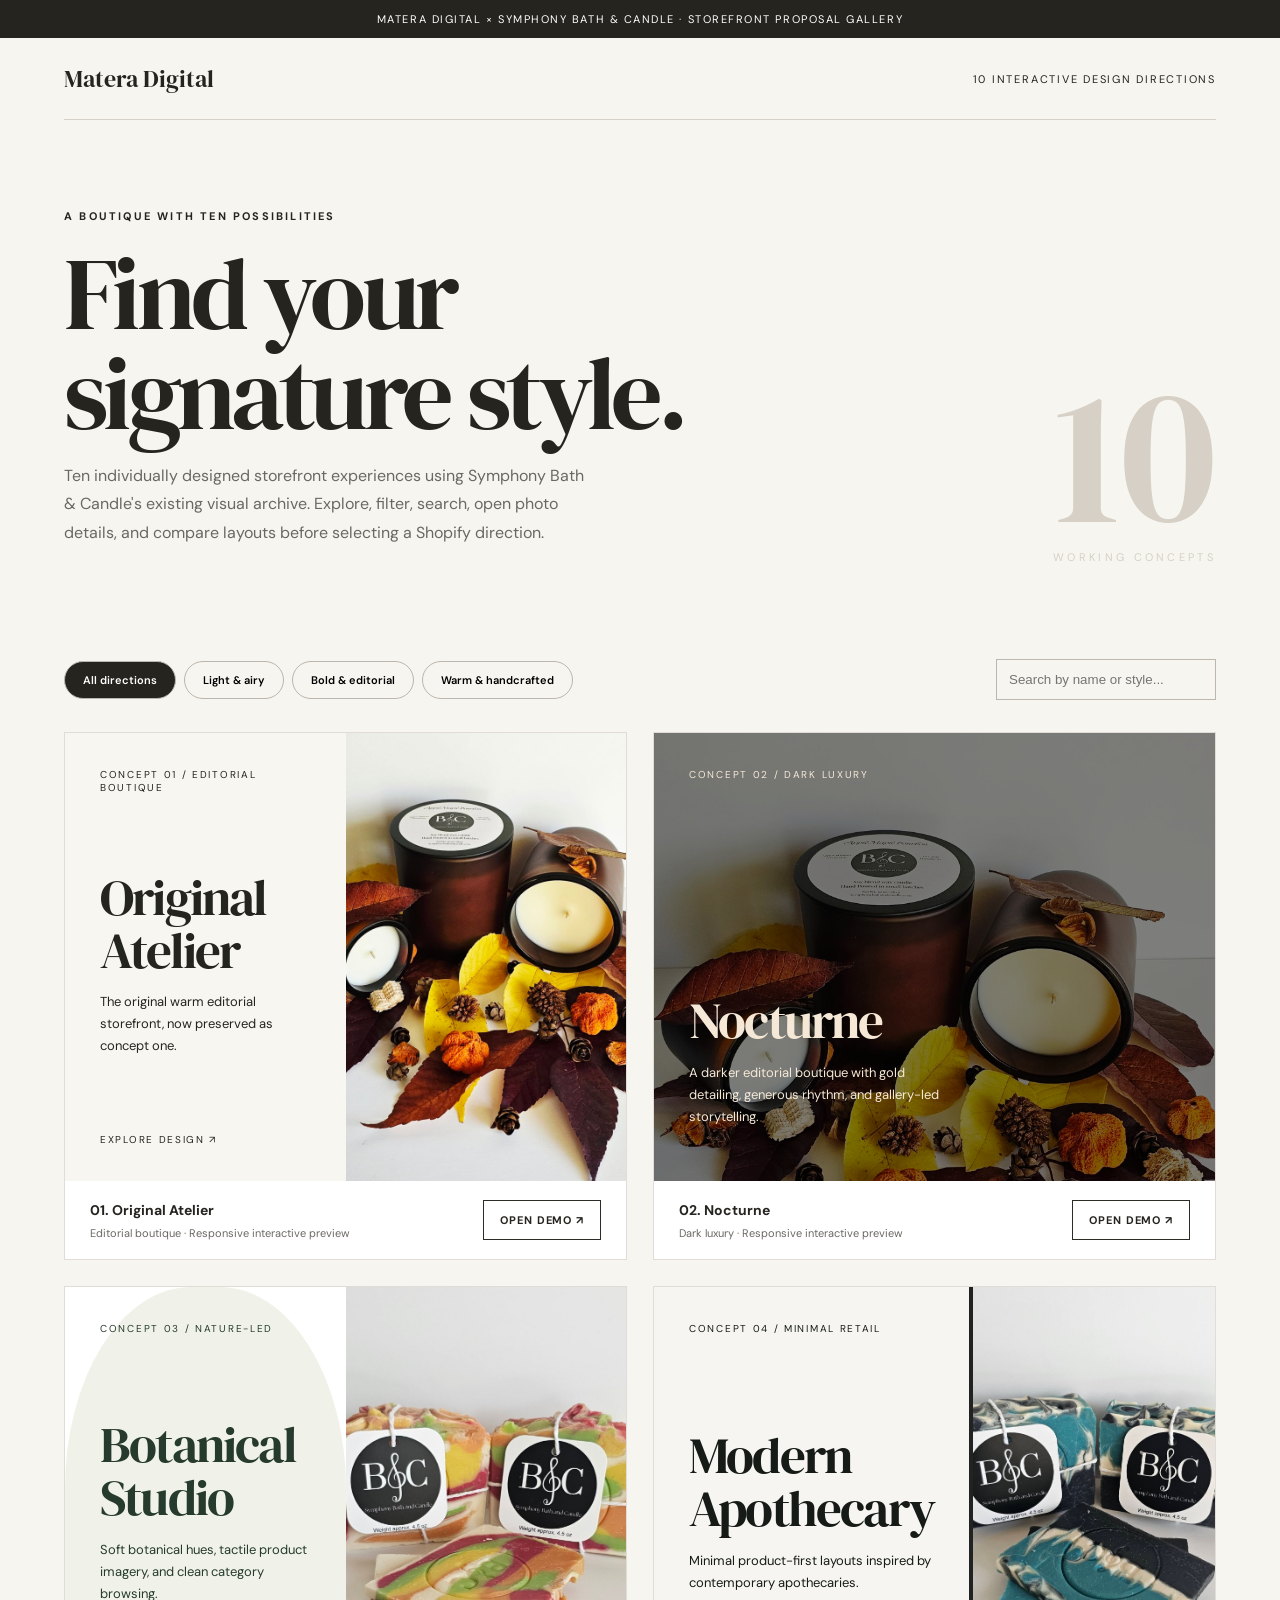
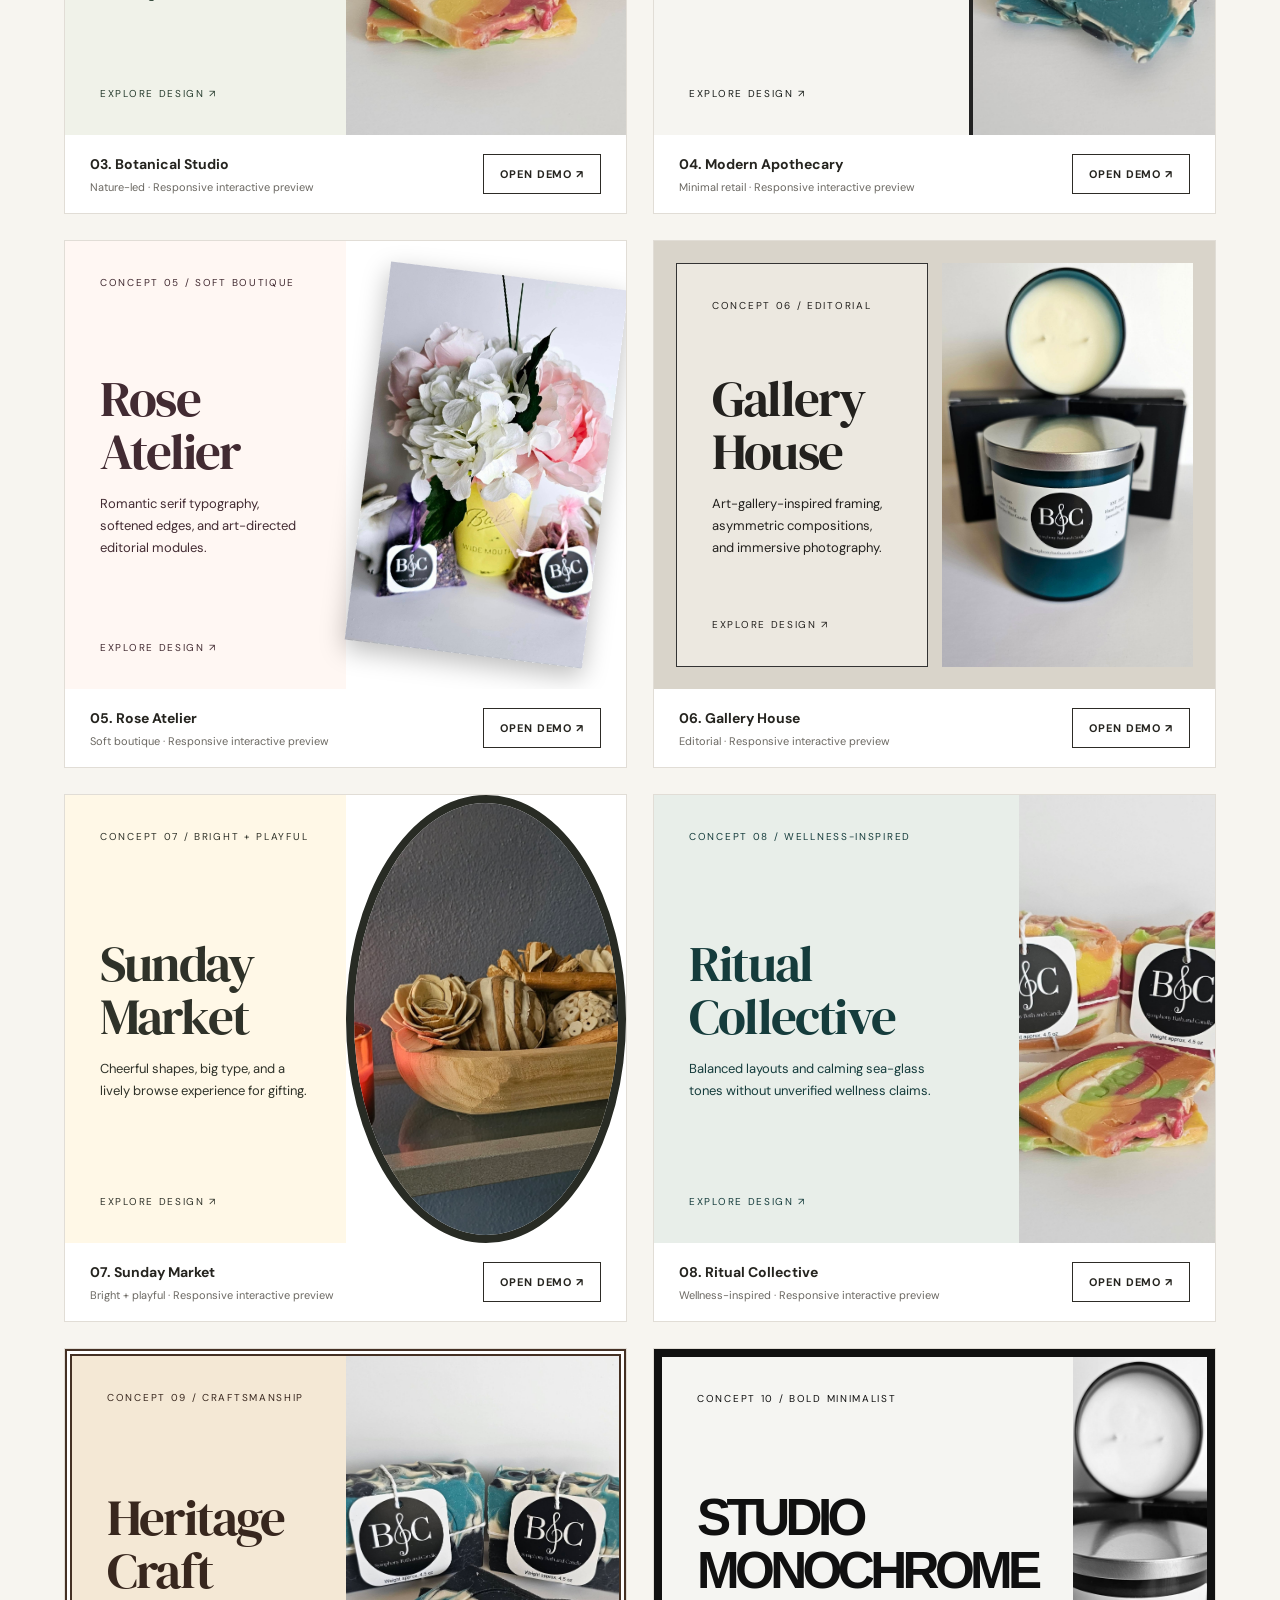
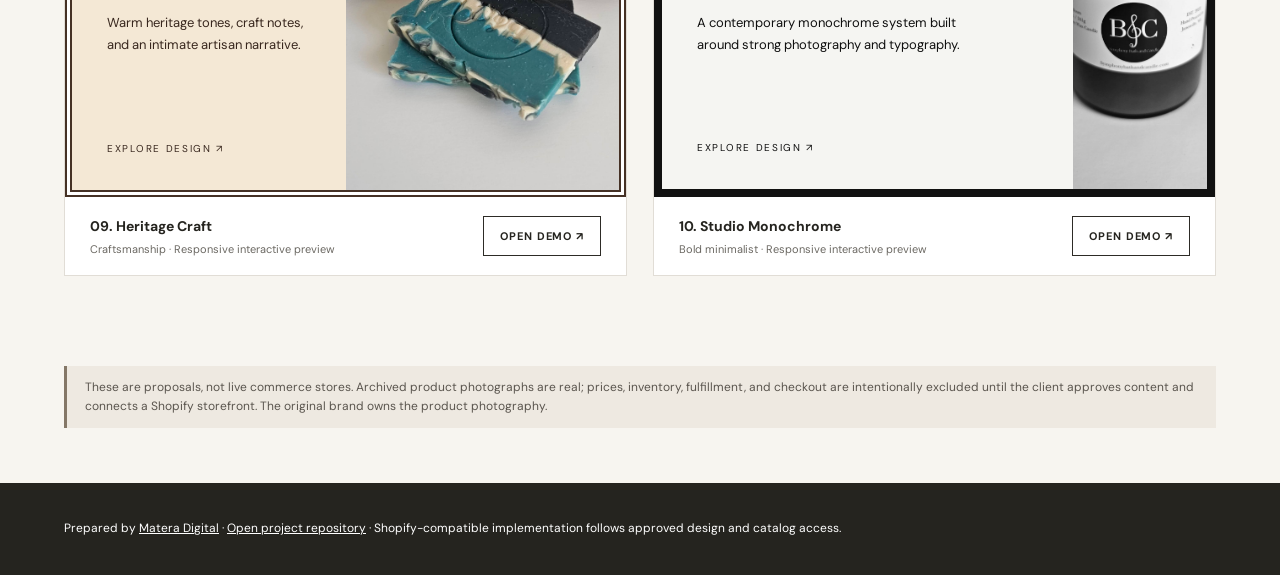
==== commit 433cd8af: "Differentiate the ten gallery previews and document composition architecture" ====
--- a/index.html
+++ b/index.html
@@ -1 +1 @@
-<!doctype html><html lang="en"><head><meta charset="utf-8"><meta name="viewport" content="width=device-width,initial-scale=1"><title>10 Symphony Bath & Candle Storefront Concepts | Matera Digital</title><link href="https://fonts.googleapis.com/css2?family=DM+Sans:wght@400;500;600;700&family=DM+Serif+Display&display=swap" rel="stylesheet"><style>*{box-sizing:border-box}body{margin:0;background:#f7f5f0;color:#25241f;font:15px 'DM Sans',Arial,sans-serif}a{color:inherit;text-decoration:none}.wrap{max-width:1480px;margin:auto;padding:0 clamp(20px,5vw,82px)}.top{padding:12px;text-align:center;background:#25241f;color:#fff;font-size:11px;letter-spacing:.14em;text-transform:uppercase}.header{display:flex;justify-content:space-between;align-items:center;padding-block:24px;border-bottom:1px solid #d5d0c7;gap:20px}.brand{font:24px 'DM Serif Display',serif}.header small{font-size:11px;letter-spacing:.16em;text-transform:uppercase}.hero{padding:85px 0 65px;display:grid;grid-template-columns:1.3fr 1fr;gap:50px;align-items:end}.eyebrow{font-size:11px;font-weight:700;letter-spacing:.2em;text-transform:uppercase}.hero h1{font:400 clamp(57px,8vw,124px)/.98 'DM Serif Display',serif;letter-spacing:-.045em;margin:18px 0}.hero p{font-size:16px;line-height:1.8;max-width:530px;color:#6b6862}.count{font:400 clamp(90px,15vw,220px)/.8 'DM Serif Display';text-align:right;color:#d6d0c6}.toolbar{display:flex;justify-content:space-between;align-items:center;gap:14px;margin:30px 0 32px;flex-wrap:wrap}.filters{display:flex;gap:8px;flex-wrap:wrap}.filter{background:transparent;border:1px solid #bcb6ac;border-radius:99px;padding:11px 18px;font:600 11px 'DM Sans';cursor:pointer}.filter.on,.filter:hover{background:#25241f;color:#fff}input{padding:12px;border:1px solid #bcb6ac;background:transparent;min-width:220px}.grid{display:grid;grid-template-columns:repeat(2,minmax(0,1fr));gap:26px;margin-bottom:90px}.card{background:white;border:1px solid #e1ddd6;overflow:hidden;transition:transform .2s,box-shadow .2s}.card:hover{transform:translateY(-5px);box-shadow:0 12px 35px #0001}.visual{height:clamp(290px,35vw,450px);display:grid;grid-template-columns:1fr 1fr;overflow:hidden}.visual img{width:100%;height:100%;object-fit:cover}.cover{padding:35px;display:flex;flex-direction:column;justify-content:space-between}.cover h2{font:400 clamp(35px,4vw,64px)/1.04 'DM Serif Display';letter-spacing:-.035em;margin:14px 0}.cover p{font-size:13px;line-height:1.7;max-width:270px}.theme-tag{font-size:10px;letter-spacing:.17em;text-transform:uppercase}.meta{padding:19px 25px;display:flex;justify-content:space-between;align-items:center;gap:10px}.meta strong{font-size:14px}.meta span{display:block;font-size:11px;color:#6b6862;margin-top:6px}.open{border:1px solid #2d2b26;padding:12px 16px;font:700 11px 'DM Sans';letter-spacing:.08em;text-transform:uppercase;white-space:nowrap}.open:hover{background:#25241f;color:white}.footer{background:#25241f;color:white;padding:35px 0;font-size:12px;line-height:1.8}.footer a{text-decoration:underline}.notice{border-left:3px solid #847767;padding:12px 18px;background:#eee9e1;color:#5a554e;font-size:12px;line-height:1.6;margin-bottom:55px}@media(max-width:850px){.hero{grid-template-columns:1fr}.count{text-align:left}.grid{grid-template-columns:1fr}}@media(max-width:480px){.visual{height:315px}.cover{padding:19px}.cover h2{font-size:34px}.cover p{font-size:11px}.meta{padding:15px}.open{padding:9px}.hero{padding-top:50px}.header{display:block}.header small{display:block;margin-top:8px}}</style></head><body><div class="top">Matera Digital × Symphony Bath & Candle · Storefront proposal gallery</div><div class="wrap"><header class="header"><a class="brand" href="https://bradleymatera.dev/">Matera Digital</a><small>10 interactive design directions</small></header><section class="hero"><div><span class="eyebrow">A boutique with ten possibilities</span><h1>Find your signature style.</h1><p>Ten individually designed storefront experiences using Symphony Bath & Candle's existing visual archive. Explore, filter, search, open photo details, and compare layouts before selecting a Shopify direction.</p></div><div class="count">10<span style="font:11px DM Sans;display:block;letter-spacing:.3em;text-transform:uppercase;margin-top:18px">working concepts</span></div></section><div class="toolbar"><div class="filters"><button class="filter on" data-kind="all">All directions</button><button class="filter" data-kind="light">Light & airy</button><button class="filter" data-kind="bold">Bold & editorial</button><button class="filter" data-kind="warm">Warm & handcrafted</button></div><input id="search" type="search" aria-label="Search design concepts" placeholder="Search by name or style..."></div><div class="grid" id="grid"><article class="card" data-kind="warm" data-name="original atelier editorial boutique"><a class="visual" href="demos/atelier/" aria-label="Open Original Atelier"><div class="cover" style="background:#f8f6f0;color:#25251f"><span class="theme-tag">Concept 01 / Editorial boutique</span><div><h2>Original Atelier</h2><p>The original warm editorial storefront, now preserved as concept one.</p></div><span class="theme-tag">Explore design ↗</span></div><img loading="lazy" src="assets/facebook-full/1070759129126916.jpg" alt="Symphony Bath & Candle product photography"></a><div class="meta"><div><strong>01. Original Atelier</strong><span>Editorial boutique · Responsive interactive preview</span></div><a class="open" href="demos/atelier/">Open demo ↗</a></div></article><article class="card" data-kind="bold" data-name="nocturne dark luxury"><a class="visual" href="demos/nocturne/" aria-label="Open Nocturne"><div class="cover" style="background:#111612;color:#f1ebdc"><span class="theme-tag">Concept 02 / Dark luxury</span><div><h2>Nocturne</h2><p>A darker editorial boutique with gold detailing, generous rhythm, and gallery-led storytelling.</p></div><span class="theme-tag">Explore design ↗</span></div><img loading="lazy" src="assets/facebook-full/1070759129126916.jpg" alt="Symphony Bath & Candle product photography"></a><div class="meta"><div><strong>02. Nocturne</strong><span>Dark luxury · Responsive interactive preview</span></div><a class="open" href="demos/nocturne/">Open demo ↗</a></div></article><article class="card" data-kind="light" data-name="botanical studio nature-led"><a class="visual" href="demos/botanical/" aria-label="Open Botanical Studio"><div class="cover" style="background:#f0f2e9;color:#263b2d"><span class="theme-tag">Concept 03 / Nature-led</span><div><h2>Botanical Studio</h2><p>Soft botanical hues, tactile product imagery, and clean category browsing.</p></div><span class="theme-tag">Explore design ↗</span></div><img loading="lazy" src="assets/facebook-full/1074339158768913.jpg" alt="Symphony Bath & Candle product photography"></a><div class="meta"><div><strong>03. Botanical Studio</strong><span>Nature-led · Responsive interactive preview</span></div><a class="open" href="demos/botanical/">Open demo ↗</a></div></article><article class="card" data-kind="light" data-name="modern apothecary minimal retail"><a class="visual" href="demos/modern-apothecary/" aria-label="Open Modern Apothecary"><div class="cover" style="background:#f6f5f1;color:#171b18"><span class="theme-tag">Concept 04 / Minimal retail</span><div><h2>Modern Apothecary</h2><p>Minimal product-first layouts inspired by contemporary apothecaries.</p></div><span class="theme-tag">Explore design ↗</span></div><img loading="lazy" src="assets/facebook-full/1074339202102242.jpg" alt="Symphony Bath & Candle product photography"></a><div class="meta"><div><strong>04. Modern Apothecary</strong><span>Minimal retail · Responsive interactive preview</span></div><a class="open" href="demos/modern-apothecary/">Open demo ↗</a></div></article><article class="card" data-kind="light" data-name="rose atelier soft boutique"><a class="visual" href="demos/rose-atelier/" aria-label="Open Rose Atelier"><div class="cover" style="background:#fff7f3;color:#422b32"><span class="theme-tag">Concept 05 / Soft boutique</span><div><h2>Rose Atelier</h2><p>Romantic serif typography, softened edges, and art-directed editorial modules.</p></div><span class="theme-tag">Explore design ↗</span></div><img loading="lazy" src="assets/facebook-full/367808329422003.jpg" alt="Symphony Bath & Candle product photography"></a><div class="meta"><div><strong>05. Rose Atelier</strong><span>Soft boutique · Responsive interactive preview</span></div><a class="open" href="demos/rose-atelier/">Open demo ↗</a></div></article><article class="card" data-kind="warm" data-name="gallery house editorial"><a class="visual" href="demos/gallery-house/" aria-label="Open Gallery House"><div class="cover" style="background:#ece8e0;color:#23211e"><span class="theme-tag">Concept 06 / Editorial</span><div><h2>Gallery House</h2><p>Art-gallery-inspired framing, asymmetric compositions, and immersive photography.</p></div><span class="theme-tag">Explore design ↗</span></div><img loading="lazy" src="assets/facebook-full/1071720139030815.jpg" alt="Symphony Bath & Candle product photography"></a><div class="meta"><div><strong>06. Gallery House</strong><span>Editorial · Responsive interactive preview</span></div><a class="open" href="demos/gallery-house/">Open demo ↗</a></div></article><article class="card" data-kind="warm" data-name="sunday market bright + playful"><a class="visual" href="demos/sunday-market/" aria-label="Open Sunday Market"><div class="cover" style="background:#fff8e7;color:#2f3229"><span class="theme-tag">Concept 07 / Bright + playful</span><div><h2>Sunday Market</h2><p>Cheerful shapes, big type, and a lively browse experience for gifting.</p></div><span class="theme-tag">Explore design ↗</span></div><img loading="lazy" src="assets/facebook-full/1070758492460313.jpg" alt="Symphony Bath & Candle product photography"></a><div class="meta"><div><strong>07. Sunday Market</strong><span>Bright + playful · Responsive interactive preview</span></div><a class="open" href="demos/sunday-market/">Open demo ↗</a></div></article><article class="card" data-kind="light" data-name="ritual collective wellness-inspired"><a class="visual" href="demos/ritual-collective/" aria-label="Open Ritual Collective"><div class="cover" style="background:#e8eee9;color:#153c3c"><span class="theme-tag">Concept 08 / Wellness-inspired</span><div><h2>Ritual Collective</h2><p>Balanced layouts and calming sea-glass tones without unverified wellness claims.</p></div><span class="theme-tag">Explore design ↗</span></div><img loading="lazy" src="assets/facebook-full/1074339158768913.jpg" alt="Symphony Bath & Candle product photography"></a><div class="meta"><div><strong>08. Ritual Collective</strong><span>Wellness-inspired · Responsive interactive preview</span></div><a class="open" href="demos/ritual-collective/">Open demo ↗</a></div></article><article class="card" data-kind="warm" data-name="heritage craft craftsmanship"><a class="visual" href="demos/heritage-craft/" aria-label="Open Heritage Craft"><div class="cover" style="background:#f4e8d5;color:#38271e"><span class="theme-tag">Concept 09 / Craftsmanship</span><div><h2>Heritage Craft</h2><p>Warm heritage tones, craft notes, and an intimate artisan narrative.</p></div><span class="theme-tag">Explore design ↗</span></div><img loading="lazy" src="assets/facebook-full/1074339202102242.jpg" alt="Symphony Bath & Candle product photography"></a><div class="meta"><div><strong>09. Heritage Craft</strong><span>Craftsmanship · Responsive interactive preview</span></div><a class="open" href="demos/heritage-craft/">Open demo ↗</a></div></article><article class="card" data-kind="bold" data-name="studio monochrome bold minimalist"><a class="visual" href="demos/studio-monochrome/" aria-label="Open Studio Monochrome"><div class="cover" style="background:#f5f5f2;color:#101010"><span class="theme-tag">Concept 10 / Bold minimalist</span><div><h2>Studio Monochrome</h2><p>A contemporary monochrome system built around strong photography and typography.</p></div><span class="theme-tag">Explore design ↗</span></div><img loading="lazy" src="assets/facebook-full/1071720139030815.jpg" alt="Symphony Bath & Candle product photography"></a><div class="meta"><div><strong>10. Studio Monochrome</strong><span>Bold minimalist · Responsive interactive preview</span></div><a class="open" href="demos/studio-monochrome/">Open demo ↗</a></div></article></div><div class="notice">These are proposals, not live commerce stores. Archived product photographs are real; prices, inventory, fulfillment, and checkout are intentionally excluded until the client approves content and connects a Shopify storefront. The original brand owns the product photography.</div></div><footer class="footer"><div class="wrap">Prepared by <a href="https://bradleymatera.dev/">Matera Digital</a> · <a href="https://github.com/BradleyMatera/symphonycandle">Open project repository</a> · Shopify-compatible implementation follows approved design and catalog access.</div></footer><script>const buttons=document.querySelectorAll('.filter'),cards=[...document.querySelectorAll('.card')],search=document.getElementById('search');let kind='all';function update(){let q=search.value.toLowerCase();cards.forEach(x=>x.hidden=(kind!=='all'&&x.dataset.kind!==kind)||!x.dataset.name.includes(q))}buttons.forEach(b=>b.addEventListener('click',()=>{kind=b.dataset.kind;buttons.forEach(x=>x.classList.toggle('on',x===b));update()}));search.addEventListener('input',update);</script></body></html>+<!doctype html><html lang="en"><head><meta charset="utf-8"><meta name="viewport" content="width=device-width,initial-scale=1"><title>10 Symphony Bath & Candle Storefront Concepts | Matera Digital</title><link href="https://fonts.googleapis.com/css2?family=DM+Sans:wght@400;500;600;700&family=DM+Serif+Display&display=swap" rel="stylesheet"><style>*{box-sizing:border-box}body{margin:0;background:#f7f5f0;color:#25241f;font:15px 'DM Sans',Arial,sans-serif}a{color:inherit;text-decoration:none}.wrap{max-width:1480px;margin:auto;padding:0 clamp(20px,5vw,82px)}.top{padding:12px;text-align:center;background:#25241f;color:#fff;font-size:11px;letter-spacing:.14em;text-transform:uppercase}.header{display:flex;justify-content:space-between;align-items:center;padding-block:24px;border-bottom:1px solid #d5d0c7;gap:20px}.brand{font:24px 'DM Serif Display',serif}.header small{font-size:11px;letter-spacing:.16em;text-transform:uppercase}.hero{padding:85px 0 65px;display:grid;grid-template-columns:1.3fr 1fr;gap:50px;align-items:end}.eyebrow{font-size:11px;font-weight:700;letter-spacing:.2em;text-transform:uppercase}.hero h1{font:400 clamp(57px,8vw,124px)/.98 'DM Serif Display',serif;letter-spacing:-.045em;margin:18px 0}.hero p{font-size:16px;line-height:1.8;max-width:530px;color:#6b6862}.count{font:400 clamp(90px,15vw,220px)/.8 'DM Serif Display';text-align:right;color:#d6d0c6}.toolbar{display:flex;justify-content:space-between;align-items:center;gap:14px;margin:30px 0 32px;flex-wrap:wrap}.filters{display:flex;gap:8px;flex-wrap:wrap}.filter{background:transparent;border:1px solid #bcb6ac;border-radius:99px;padding:11px 18px;font:600 11px 'DM Sans';cursor:pointer}.filter.on,.filter:hover{background:#25241f;color:#fff}input{padding:12px;border:1px solid #bcb6ac;background:transparent;min-width:220px}.grid{display:grid;grid-template-columns:repeat(2,minmax(0,1fr));gap:26px;margin-bottom:90px}.card{background:white;border:1px solid #e1ddd6;overflow:hidden;transition:transform .2s,box-shadow .2s}.card:hover{transform:translateY(-5px);box-shadow:0 12px 35px #0001}.visual{height:clamp(290px,35vw,450px);display:grid;grid-template-columns:1fr 1fr;overflow:hidden}.visual img{width:100%;height:100%;object-fit:cover}.cover{padding:35px;display:flex;flex-direction:column;justify-content:space-between}.cover h2{font:400 clamp(35px,4vw,64px)/1.04 'DM Serif Display';letter-spacing:-.035em;margin:14px 0}.cover p{font-size:13px;line-height:1.7;max-width:270px}.theme-tag{font-size:10px;letter-spacing:.17em;text-transform:uppercase}.meta{padding:19px 25px;display:flex;justify-content:space-between;align-items:center;gap:10px}.meta strong{font-size:14px}.meta span{display:block;font-size:11px;color:#6b6862;margin-top:6px}.open{border:1px solid #2d2b26;padding:12px 16px;font:700 11px 'DM Sans';letter-spacing:.08em;text-transform:uppercase;white-space:nowrap}.open:hover{background:#25241f;color:white}.footer{background:#25241f;color:white;padding:35px 0;font-size:12px;line-height:1.8}.footer a{text-decoration:underline}.notice{border-left:3px solid #847767;padding:12px 18px;background:#eee9e1;color:#5a554e;font-size:12px;line-height:1.6;margin-bottom:55px}@media(max-width:850px){.hero{grid-template-columns:1fr}.count{text-align:left}.grid{grid-template-columns:1fr}}@media(max-width:480px){.visual{height:315px}.cover{padding:19px}.cover h2{font-size:34px}.cover p{font-size:11px}.meta{padding:15px}.open{padding:9px}.hero{padding-top:50px}.header{display:block}.header small{display:block;margin-top:8px}}.card:nth-child(2) .visual{grid-template-columns:1fr}.card:nth-child(2) .visual img{grid-row:1;grid-column:1;filter:brightness(.5)}.card:nth-child(2) .cover{grid-row:1;grid-column:1;color:#f5e8d7!important;background:transparent!important;z-index:1}.card:nth-child(3) .visual .cover{border-radius:45% 45% 0 0}.card:nth-child(4) .visual{grid-template-columns:1fr 1fr}.card:nth-child(4) .cover{border-right:4px solid #222}.card:nth-child(5) .visual img{transform:rotate(7deg) scale(.85);box-shadow:0 10px 30px #0004}.card:nth-child(6) .visual{padding:22px;background:#d9d4ca;gap:14px}.card:nth-child(6) .cover{border:1px solid #333}.card:nth-child(7) .visual img{border-radius:50%;border:8px solid #282b24}.card:nth-child(8) .visual{grid-template-columns:65% 35%}.card:nth-child(9) .visual{border:7px double #453125}.card:nth-child(10) .visual{border:8px solid #111}.card:nth-child(10) .cover h2{font-family:Arial,sans-serif;font-weight:900;text-transform:uppercase;letter-spacing:-.09em}.card:nth-child(10) .visual img{filter:grayscale(1)}.card[hidden]{display:none!important}</style></head><body><div class="top">Matera Digital × Symphony Bath & Candle · Storefront proposal gallery</div><div class="wrap"><header class="header"><a class="brand" href="https://bradleymatera.dev/">Matera Digital</a><small>10 interactive design directions</small></header><section class="hero"><div><span class="eyebrow">A boutique with ten possibilities</span><h1>Find your signature style.</h1><p>Ten individually designed storefront experiences using Symphony Bath & Candle's existing visual archive. Explore, filter, search, open photo details, and compare layouts before selecting a Shopify direction.</p></div><div class="count">10<span style="font:11px DM Sans;display:block;letter-spacing:.3em;text-transform:uppercase;margin-top:18px">working concepts</span></div></section><div class="toolbar"><div class="filters"><button class="filter on" data-kind="all">All directions</button><button class="filter" data-kind="light">Light & airy</button><button class="filter" data-kind="bold">Bold & editorial</button><button class="filter" data-kind="warm">Warm & handcrafted</button></div><input id="search" type="search" aria-label="Search design concepts" placeholder="Search by name or style..."></div><div class="grid" id="grid"><article class="card" data-kind="warm" data-name="original atelier editorial boutique"><a class="visual" title="Editorial journal" href="demos/atelier/" aria-label="Open Original Atelier"><div class="cover" style="background:#f8f6f0;color:#25251f"><span class="theme-tag">Concept 01 / Editorial boutique</span><div><h2>Original Atelier</h2><p>The original warm editorial storefront, now preserved as concept one.</p></div><span class="theme-tag">Explore design ↗</span></div><img loading="lazy" src="assets/facebook-full/1070759129126916.jpg" alt="Symphony Bath & Candle product photography"></a><div class="meta"><div><strong>01. Original Atelier</strong><span>Editorial boutique · Responsive interactive preview</span></div><a class="open" href="demos/atelier/">Open demo ↗</a></div></article><article class="card" data-kind="bold" data-name="nocturne dark luxury"><a class="visual" title="Full-screen cinema" href="demos/nocturne/" aria-label="Open Nocturne"><div class="cover" style="background:#111612;color:#f1ebdc"><span class="theme-tag">Concept 02 / Dark luxury</span><div><h2>Nocturne</h2><p>A darker editorial boutique with gold detailing, generous rhythm, and gallery-led storytelling.</p></div><span class="theme-tag">Explore design ↗</span></div><img loading="lazy" src="assets/facebook-full/1070759129126916.jpg" alt="Symphony Bath & Candle product photography"></a><div class="meta"><div><strong>02. Nocturne</strong><span>Dark luxury · Responsive interactive preview</span></div><a class="open" href="demos/nocturne/">Open demo ↗</a></div></article><article class="card" data-kind="light" data-name="botanical studio nature-led"><a class="visual" title="Organic orbit" href="demos/botanical/" aria-label="Open Botanical Studio"><div class="cover" style="background:#f0f2e9;color:#263b2d"><span class="theme-tag">Concept 03 / Nature-led</span><div><h2>Botanical Studio</h2><p>Soft botanical hues, tactile product imagery, and clean category browsing.</p></div><span class="theme-tag">Explore design ↗</span></div><img loading="lazy" src="assets/facebook-full/1074339158768913.jpg" alt="Symphony Bath & Candle product photography"></a><div class="meta"><div><strong>03. Botanical Studio</strong><span>Nature-led · Responsive interactive preview</span></div><a class="open" href="demos/botanical/">Open demo ↗</a></div></article><article class="card" data-kind="light" data-name="modern apothecary minimal retail"><a class="visual" title="Horizontal catalogue" href="demos/modern-apothecary/" aria-label="Open Modern Apothecary"><div class="cover" style="background:#f6f5f1;color:#171b18"><span class="theme-tag">Concept 04 / Minimal retail</span><div><h2>Modern Apothecary</h2><p>Minimal product-first layouts inspired by contemporary apothecaries.</p></div><span class="theme-tag">Explore design ↗</span></div><img loading="lazy" src="assets/facebook-full/1074339202102242.jpg" alt="Symphony Bath & Candle product photography"></a><div class="meta"><div><strong>04. Modern Apothecary</strong><span>Minimal retail · Responsive interactive preview</span></div><a class="open" href="demos/modern-apothecary/">Open demo ↗</a></div></article><article class="card" data-kind="light" data-name="rose atelier soft boutique"><a class="visual" title="Scrapbook collage" href="demos/rose-atelier/" aria-label="Open Rose Atelier"><div class="cover" style="background:#fff7f3;color:#422b32"><span class="theme-tag">Concept 05 / Soft boutique</span><div><h2>Rose Atelier</h2><p>Romantic serif typography, softened edges, and art-directed editorial modules.</p></div><span class="theme-tag">Explore design ↗</span></div><img loading="lazy" src="assets/facebook-full/367808329422003.jpg" alt="Symphony Bath & Candle product photography"></a><div class="meta"><div><strong>05. Rose Atelier</strong><span>Soft boutique · Responsive interactive preview</span></div><a class="open" href="demos/rose-atelier/">Open demo ↗</a></div></article><article class="card" data-kind="warm" data-name="gallery house editorial"><a class="visual" title="Museum exhibition" href="demos/gallery-house/" aria-label="Open Gallery House"><div class="cover" style="background:#ece8e0;color:#23211e"><span class="theme-tag">Concept 06 / Editorial</span><div><h2>Gallery House</h2><p>Art-gallery-inspired framing, asymmetric compositions, and immersive photography.</p></div><span class="theme-tag">Explore design ↗</span></div><img loading="lazy" src="assets/facebook-full/1071720139030815.jpg" alt="Symphony Bath & Candle product photography"></a><div class="meta"><div><strong>06. Gallery House</strong><span>Editorial · Responsive interactive preview</span></div><a class="open" href="demos/gallery-house/">Open demo ↗</a></div></article><article class="card" data-kind="warm" data-name="sunday market bright + playful"><a class="visual" title="Pop-art circles" href="demos/sunday-market/" aria-label="Open Sunday Market"><div class="cover" style="background:#fff8e7;color:#2f3229"><span class="theme-tag">Concept 07 / Bright + playful</span><div><h2>Sunday Market</h2><p>Cheerful shapes, big type, and a lively browse experience for gifting.</p></div><span class="theme-tag">Explore design ↗</span></div><img loading="lazy" src="assets/facebook-full/1070758492460313.jpg" alt="Symphony Bath & Candle product photography"></a><div class="meta"><div><strong>07. Sunday Market</strong><span>Bright + playful · Responsive interactive preview</span></div><a class="open" href="demos/sunday-market/">Open demo ↗</a></div></article><article class="card" data-kind="light" data-name="ritual collective wellness-inspired"><a class="visual" title="Minimalist zen" href="demos/ritual-collective/" aria-label="Open Ritual Collective"><div class="cover" style="background:#e8eee9;color:#153c3c"><span class="theme-tag">Concept 08 / Wellness-inspired</span><div><h2>Ritual Collective</h2><p>Balanced layouts and calming sea-glass tones without unverified wellness claims.</p></div><span class="theme-tag">Explore design ↗</span></div><img loading="lazy" src="assets/facebook-full/1074339158768913.jpg" alt="Symphony Bath & Candle product photography"></a><div class="meta"><div><strong>08. Ritual Collective</strong><span>Wellness-inspired · Responsive interactive preview</span></div><a class="open" href="demos/ritual-collective/">Open demo ↗</a></div></article><article class="card" data-kind="warm" data-name="heritage craft craftsmanship"><a class="visual" title="Newspaper broadsheet" href="demos/heritage-craft/" aria-label="Open Heritage Craft"><div class="cover" style="background:#f4e8d5;color:#38271e"><span class="theme-tag">Concept 09 / Craftsmanship</span><div><h2>Heritage Craft</h2><p>Warm heritage tones, craft notes, and an intimate artisan narrative.</p></div><span class="theme-tag">Explore design ↗</span></div><img loading="lazy" src="assets/facebook-full/1074339202102242.jpg" alt="Symphony Bath & Candle product photography"></a><div class="meta"><div><strong>09. Heritage Craft</strong><span>Craftsmanship · Responsive interactive preview</span></div><a class="open" href="demos/heritage-craft/">Open demo ↗</a></div></article><article class="card" data-kind="bold" data-name="studio monochrome bold minimalist"><a class="visual" title="Brutalist typography" href="demos/studio-monochrome/" aria-label="Open Studio Monochrome"><div class="cover" style="background:#f5f5f2;color:#101010"><span class="theme-tag">Concept 10 / Bold minimalist</span><div><h2>Studio Monochrome</h2><p>A contemporary monochrome system built around strong photography and typography.</p></div><span class="theme-tag">Explore design ↗</span></div><img loading="lazy" src="assets/facebook-full/1071720139030815.jpg" alt="Symphony Bath & Candle product photography"></a><div class="meta"><div><strong>10. Studio Monochrome</strong><span>Bold minimalist · Responsive interactive preview</span></div><a class="open" href="demos/studio-monochrome/">Open demo ↗</a></div></article></div><div class="notice">These are proposals, not live commerce stores. Archived product photographs are real; prices, inventory, fulfillment, and checkout are intentionally excluded until the client approves content and connects a Shopify storefront. The original brand owns the product photography.</div></div><footer class="footer"><div class="wrap">Prepared by <a href="https://bradleymatera.dev/">Matera Digital</a> · <a href="https://github.com/BradleyMatera/symphonycandle">Open project repository</a> · Shopify-compatible implementation follows approved design and catalog access.</div></footer><script>const buttons=document.querySelectorAll('.filter'),cards=[...document.querySelectorAll('.card')],search=document.getElementById('search');let kind='all';function update(){let q=search.value.toLowerCase();cards.forEach(x=>x.hidden=(kind!=='all'&&x.dataset.kind!==kind)||!x.dataset.name.includes(q))}buttons.forEach(b=>b.addEventListener('click',()=>{kind=b.dataset.kind;buttons.forEach(x=>x.classList.toggle('on',x===b));update()}));search.addEventListener('input',update);</script></body></html>
